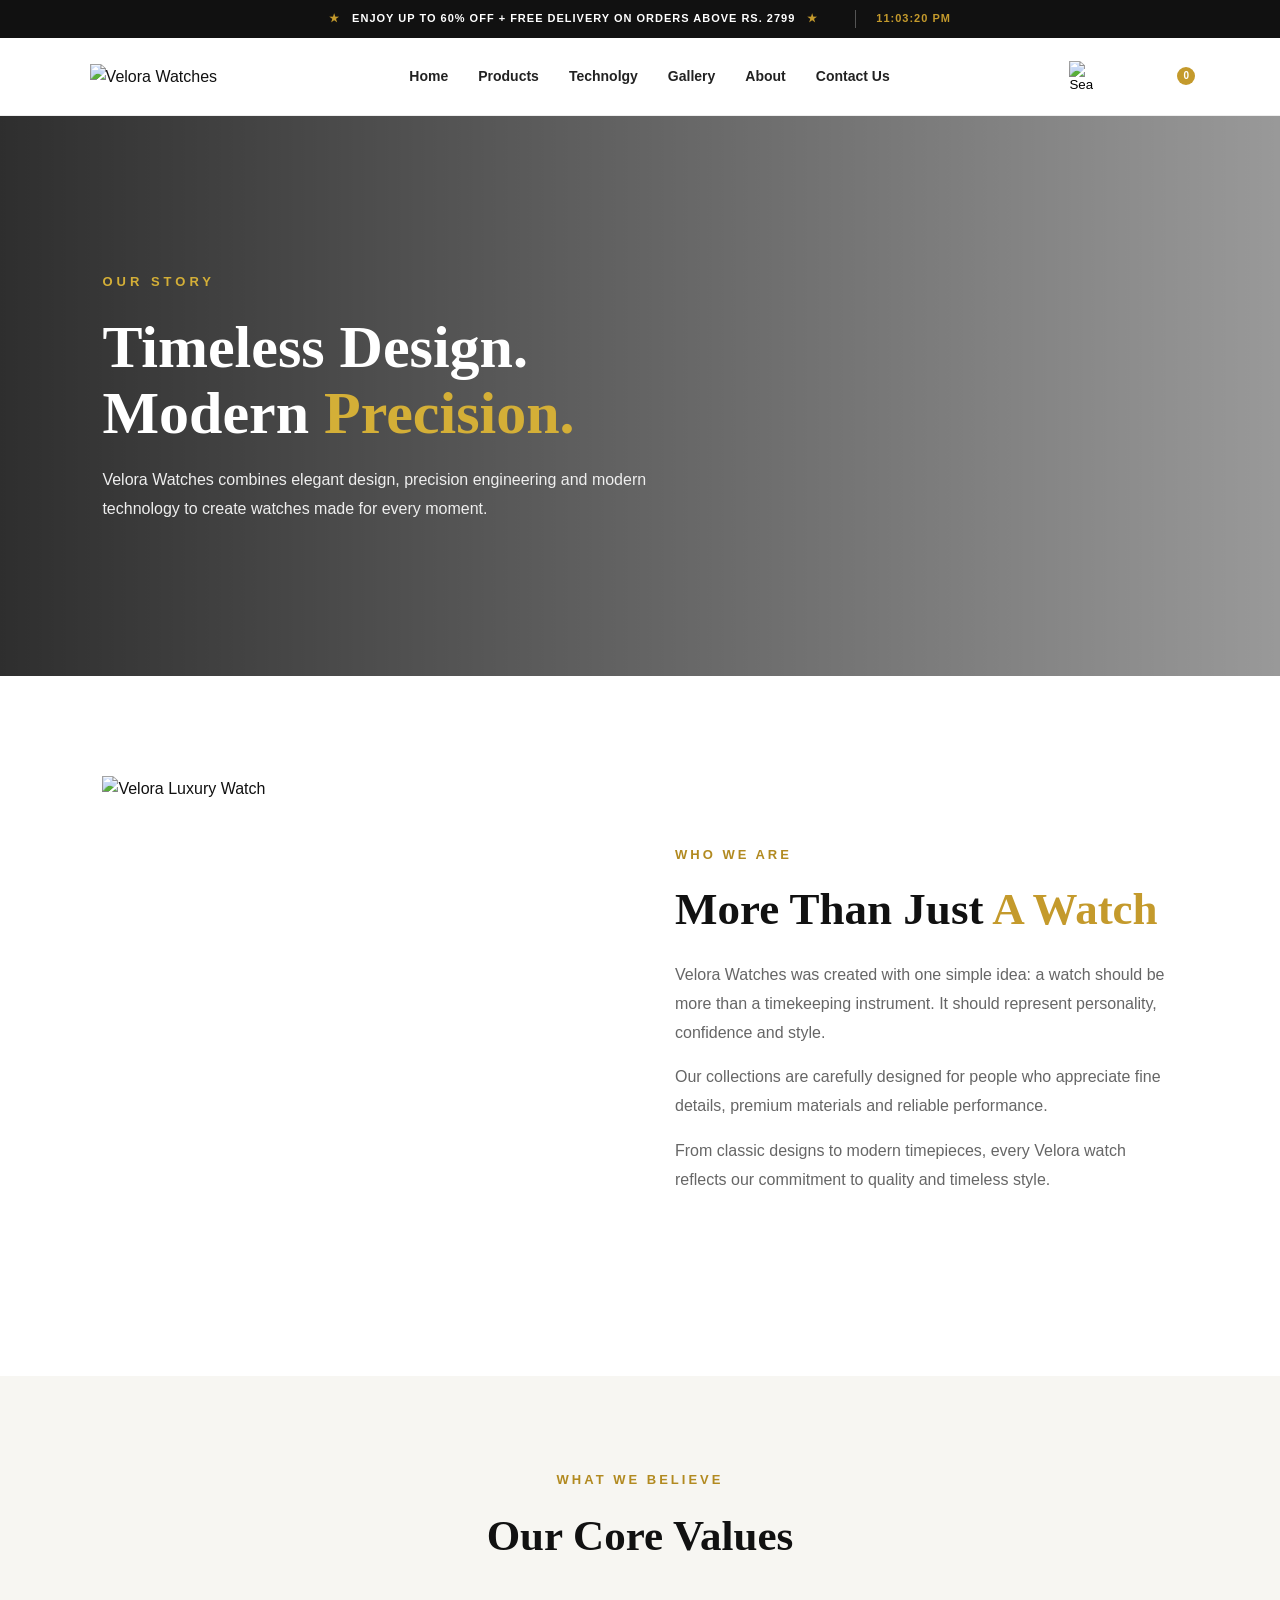
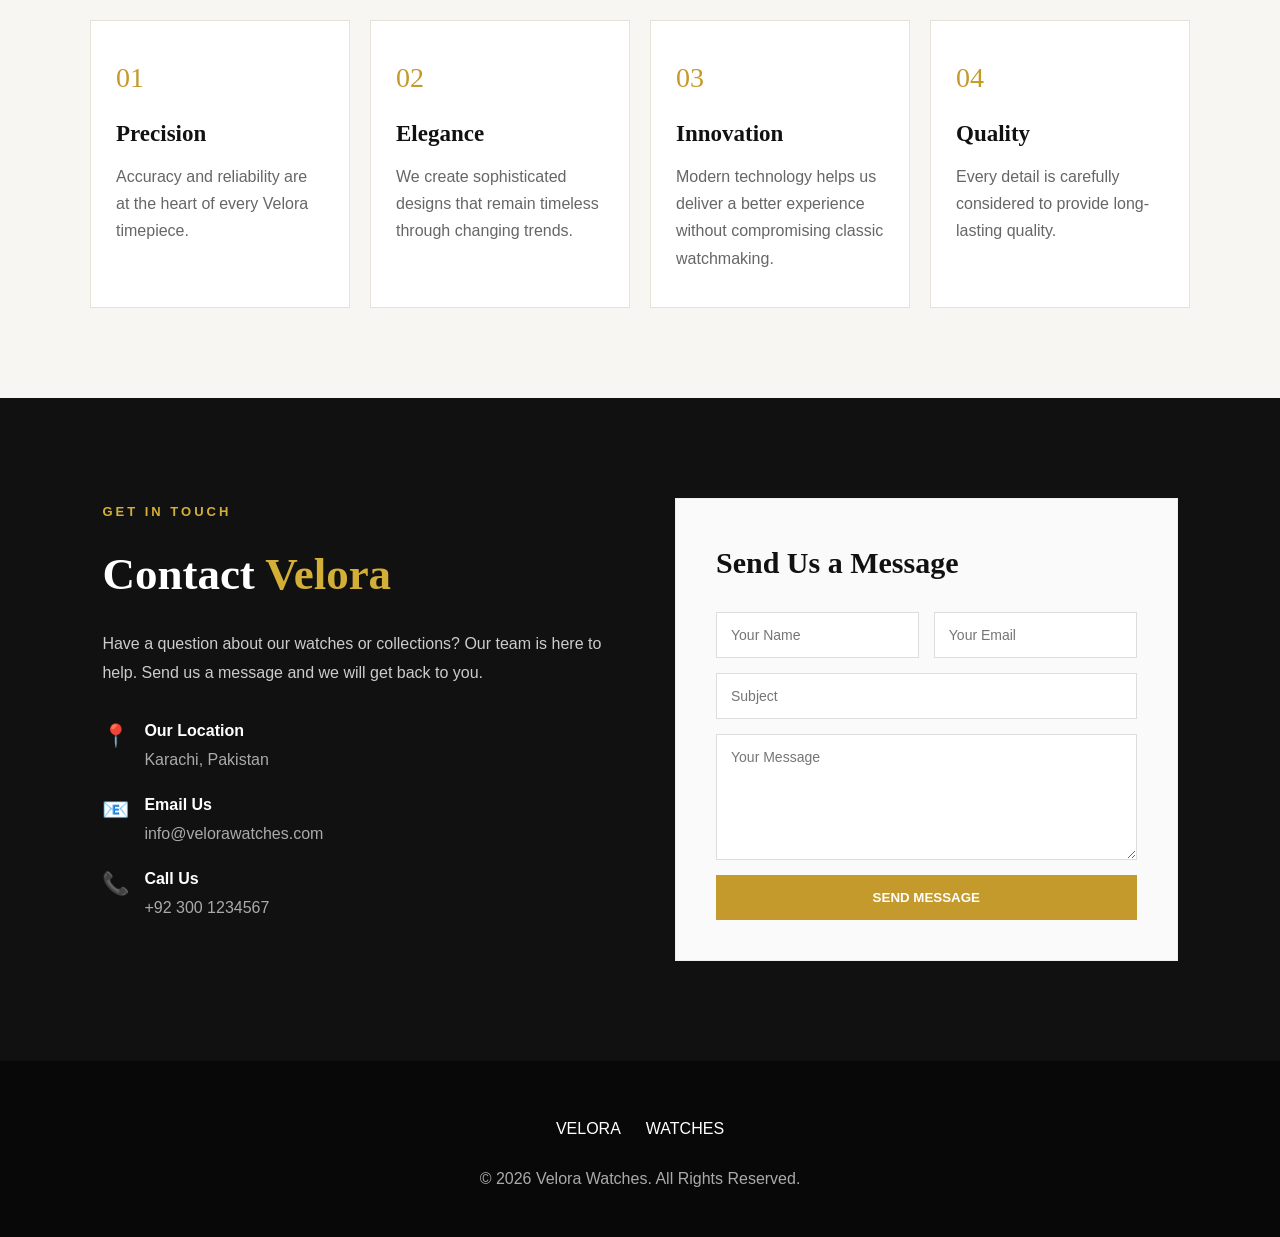
==== about.html @ 7394e98f "Ahmed & raheel Added images and videos" ====
<!DOCTYPE html>

<html lang="en">
<head>
    <meta charset="UTF-8">
    <meta name="viewport" content="width=device-width, initial-scale=1.0">
<title>About Us | Velora Watches</title>
<link rel="stylesheet" href="assets/css/js/bootstrap.min.css">
    <link rel="stylesheet" href="assets/css/style.css">

</head>

<body>

     <!-- TOP BAR -->
    <div class="top-bar">
        <div class="top-bar-content">
            <span>★</span>
            <span>ENJOY UP TO 60% OFF + FREE DELIVERY ON ORDERS ABOVE RS. 2799</span>
            <span>★</span>
            <span class="top-time" id="topTime">--:--:-- --</span>
        </div>
    </div>


<!-- Navbar -->

<header>

<nav class="navbar">

             <a href="#" class="logo">
                <img src="assets/images/logo.png.png" alt="Velora Watches">
            </a>
       <div class="nav-links" id="navLinks">
                <a href="index.html">Home</a>
                <a href="products.html">Products</a>
                <a href="technology.html">Technolgy</a>
                <a href="gallery.html">Gallery</a>
                <a href="about.html">About</a>
                <a href="contact.html">Contact Us</a> 
            </div>

          <div class="nav-icons">
                <button type="button" class="search-button" id="searchButton" aria-label="Search"><img src="assets/images/search (1).svg" width="24px" alt="Search"></button>
                <button> <img src="assets/images/heart.svg" width="24px" alt=""></button>

                <button class="cart-button" id="cartButton">
                    <img src="assets/images/cart.svg" width="24px" alt="">
                    <span id="cartCount">0</span>
                </button>

                <button class="menu-button" id="menuButton">☰</button>
            </div>


        </nav>

</header>


<!-- ================= ABOUT HERO ================= -->

<section class="about-hero">

    <div class="about-hero-content">

        <span>OUR STORY</span>

        <h1>
            Timeless Design.
            <br>
            Modern <strong>Precision.</strong>
        </h1>

        <p>
            Velora Watches combines elegant design, precision engineering
            and modern technology to create watches made for every moment.
        </p>

    </div>

</section>


<!-- ================= ABOUT INTRO ================= -->

<section class="about-intro">

    <div class="about-image">

        <img src="https://images.unsplash.com/photo-1524805444758-089113d48a6d?auto=format&fit=crop&w=1200&q=85"
             alt="Velora Luxury Watch">

    </div>

    <div class="about-text">

        <span class="section-label">WHO WE ARE</span>

        <h2>
            More Than Just
            <span>A Watch</span>
        </h2>

        <p>
            Velora Watches was created with one simple idea:
            a watch should be more than a timekeeping instrument.
            It should represent personality, confidence and style.
        </p>

        <p>
            Our collections are carefully designed for people who
            appreciate fine details, premium materials and reliable
            performance.
        </p>

        <p>
            From classic designs to modern timepieces, every Velora
            watch reflects our commitment to quality and timeless style.
        </p>

    </div>

</section>


<!-- ================= OUR VALUES ================= -->

<section class="values">

    <div class="section-heading">

        <span>WHAT WE BELIEVE</span>

        <h2>Our Core Values</h2>

    </div>


    <div class="values-grid">

        <div class="value-card">

            <div class="value-number">01</div>

            <h3>Precision</h3>

            <p>
                Accuracy and reliability are at the heart of every
                Velora timepiece.
            </p>

        </div>


        <div class="value-card">

            <div class="value-number">02</div>

            <h3>Elegance</h3>

            <p>
                We create sophisticated designs that remain timeless
                through changing trends.
            </p>

        </div>


        <div class="value-card">

            <div class="value-number">03</div>

            <h3>Innovation</h3>

            <p>
                Modern technology helps us deliver a better experience
                without compromising classic watchmaking.
            </p>

        </div>


        <div class="value-card">

            <div class="value-number">04</div>

            <h3>Quality</h3>

            <p>
                Every detail is carefully considered to provide
                long-lasting quality.
            </p>

        </div>

    </div>

</section>


<!-- CONTACT  -->

<section class="contact-section" id="contact">

    <div class="contact-container">


        <!-- CONTACT INFORMATION -->

        <div class="contact-info">

            <span class="contact-tag">
                GET IN TOUCH
            </span>

            <h2>
                Contact
                <span>Velora</span>
            </h2>

            <p>
                Have a question about our watches or collections?
                Our team is here to help. Send us a message and
                we will get back to you.
            </p>


            <div class="contact-details">


                <div class="contact-item">

                    <div class="contact-icon">
                        📍
                    </div>

                    <div>
                        <h4>Our Location</h4>
                        <p>Karachi, Pakistan</p>
                    </div>

                </div>


                <div class="contact-item">

                    <div class="contact-icon">
                        📧
                    </div>

                    <div>
                        <h4>Email Us</h4>
                        <p>info@velorawatches.com</p>
                    </div>

                </div>


                <div class="contact-item">

                    <div class="contact-icon">
                        📞
                    </div>

                    <div>
                        <h4>Call Us</h4>
                        <p>+92 300 1234567</p>
                    </div>

                </div>


            </div>

        </div>


        <!-- CONTACT FORM -->

        <div class="contact-form-box">

            <h3>Send Us a Message</h3>

            <form>

                <div class="input-row">

                    <input
                        type="text"
                        placeholder="Your Name"
                        required
                    >

                    <input
                        type="email"
                        placeholder="Your Email"
                        required
                    >

                </div>


                <input
                    type="text"
                    placeholder="Subject"
                    required
                >


                <textarea
                    rows="6"
                    placeholder="Your Message"
                    required
                ></textarea>


                <button type="submit">
                    SEND MESSAGE
                </button>

            </form>

        </div>


    </div>

</section>


<!-- ================= FOOTER ================= -->

<footer>

    <div class="footer-logo">
        VELORA
        <span>WATCHES</span>
    </div>

    <p>
        © 2026 Velora Watches. All Rights Reserved.
    </p>

</footer>




 <script>
          function updateTopTime() {
            const timeElement = document.getElementById("topTime");
            if (!timeElement) return;

            const now = new Date();
            let hours = now.getHours();
            const minutes = String(now.getMinutes()).padStart(2, "0");
            const seconds = String(now.getSeconds()).padStart(2, "0");
            const ampm = hours >= 12 ? "PM" : "AM";

            hours = hours % 12;
            if (hours === 0) hours = 12;
            hours = String(hours).padStart(2, "0");

            timeElement.textContent = `${hours}:${minutes}:${seconds} ${ampm}`;
        }

        updateTopTime();
        setInterval(updateTopTime, 1000);
    </script>

      <!-- SEARCH FUNCTION -->
    <script>
        document.addEventListener("DOMContentLoaded", function () {

            const searchButton = document.getElementById("searchButton");
            const searchOverlay = document.getElementById("searchOverlay");
            const searchClose = document.getElementById("searchClose");
            const searchInput = document.getElementById("searchInput");
            const searchSubmit = document.getElementById("searchSubmit");
            const searchResults = document.getElementById("searchResults");

            if (!searchButton || !searchOverlay) return;

            function openSearch() {
                searchOverlay.classList.add("active");
                searchInput.value = "";
                searchResults.innerHTML = "";
                setTimeout(function () {
                    searchInput.focus();
                }, 100);
            }

            function closeSearch() {
                searchOverlay.classList.remove("active");
            }

            function performSearch() {
                const value = searchInput.value.trim().toLowerCase();
                const products = document.querySelectorAll(".product-card");

                if (value === "") {
                    products.forEach(function (product) {
                        product.style.display = "";
                    });
                    searchResults.innerHTML = "Please enter a watch name.";
                    return;
                }

                let found = 0;

                products.forEach(function (product) {
                    const name = product.querySelector("h3");
                    const text = product.textContent.toLowerCase();

                    if (text.includes(value)) {
                        product.style.display = "";
                        found++;
                    } else {
                        product.style.display = "none";
                    }
                });

                if (found > 0) {
                    searchResults.innerHTML = "<strong>" + found + "</strong> watch found.";
                    setTimeout(function () {
                        closeSearch();
                        const firstMatch = document.querySelector(".product-card:not([style*='display: none'])");
                        if (firstMatch) {
                            firstMatch.scrollIntoView({
                                behavior: "smooth",
                                block: "center"
                            });
                        }
                    }, 600);
                } else {
                    searchResults.innerHTML = "No watch found for <strong>" +
                        searchInput.value +
                        "</strong>.";
                }
            }

            searchButton.addEventListener("click", openSearch);
            searchClose.addEventListener("click", closeSearch);
            searchSubmit.addEventListener("click", performSearch);

            searchInput.addEventListener("keydown", function (event) {
                if (event.key === "Enter") {
                    event.preventDefault();
                    performSearch();
                }

                if (event.key === "Escape") {
                    closeSearch();
                }
            });

            searchOverlay.addEventListener("click", function (event) {
                if (event.target === searchOverlay) {
                    closeSearch();
                }
            });

        });
    </script>
    
    <script src="assets/css/bootstrap.bundle.min.js"></script>
    <script src="assets/css/js/function.js"></script>


</body>
</html>
---- assets/css/style.css ----
/* =====================================================
   VELORA WATCHES - COMPLETE STYLE
===================================================== */

* {
    margin: 0;
    padding: 0;
    box-sizing: border-box;
}

html {
    scroll-behavior: smooth;
}

body {
    font-family: Arial, sans-serif;
    color: #111;
    background: #fff;
    line-height: 1.6;
}

a {
    text-decoration: none;
    color: inherit;
}

button {
    font-family: inherit;
    cursor: pointer;
}


/* =====================================================
   TOP PROMO BAR
===================================================== */
.top-bar {
    width: 100%;
    background: #111;
    color: #fff;
    overflow: hidden;
    position: relative;
    z-index: 1101;
}

.top-bar-content {
    min-height: 38px;
    display: flex;
    align-items: center;
    justify-content: center;
    gap: 12px;
    padding: 8px 20px;
    font-size: 11px;
    font-weight: bold;
    letter-spacing: 1px;
    text-transform: uppercase;
    white-space: nowrap;
}

.top-bar-content > span:first-child,
.top-bar-content > span:nth-child(3) {
    color: #c49a2c;
}

.top-time {
    margin-left: 25px;
    padding-left: 20px;
    border-left: 1px solid #555;
    color: #c49a2c;
    font-size: 11px;
    min-width: 90px;
    text-align: center;
}


/* =====================================================
   NAVBAR
===================================================== */

.navbar {
    width: 100%;
    min-height: 78px;
    padding: 0 7%;

    display: flex;
    align-items: center;
    justify-content: space-between;

    background: #fff;
    border-bottom: 1px solid #eee;

    position: sticky;
    top: 0;
    z-index: 1000;
}

.logo img {
    width: 145px;
    height: auto;
    display: block;
}

.nav-links {
    display: flex;
    align-items: center;
    gap: 30px;
}

.nav-links a {
    position: relative;

    color: #222;
    font-size: 14px;
    font-weight: 600;

    transition: 0.3s ease;
}

.nav-links a:hover,
.nav-links a.active {
    color: #c49a2c;
}

.nav-links a.active::after {
    content: "";

    position: absolute;
    left: 0;
    bottom: -8px;

    width: 100%;
    height: 2px;

    background: #c49a2c;
}

.nav-icons {
    display: flex;
    align-items: center;
    gap: 12px;
}

.nav-icons button {
    border: none;
    background: transparent;
    padding: 5px;
}

.nav-icons img {
    display: block;
}

.cart-button {
    position: relative;
}

#cartCount {
    position: absolute;

    top: -5px;
    right: -5px;

    width: 18px;
    height: 18px;

    display: flex;
    align-items: center;
    justify-content: center;

    border-radius: 50%;

    background: #c49a2c;
    color: #fff;

    font-size: 10px;
    font-weight: bold;
}

.menu-button {
    display: none;
    font-size: 24px;
}


/* =====================================================
   COMMON
===================================================== */

.subtitle {
    color: #c49a2c;

    font-size: 13px;
    font-weight: bold;

    letter-spacing: 4px;
    text-transform: uppercase;

    margin-bottom: 15px;
}

h2 span,
h1 span {
    color: #c49a2c;
}


/* =====================================================
   HOME HERO
===================================================== */

.hero {
    min-height: 700px;

    display: flex;
    align-items: center;

    padding: 80px 8%;

    color: #fff;

    background:
        linear-gradient(
            90deg,
            rgba(0, 0, 0, 0.82),
            rgba(0, 0, 0, 0.45),
            rgba(0, 0, 0, 0.10)
        ),
        url("https://images.unsplash.com/photo-1524805444758-089113d48a6d?auto=format&fit=crop&w=1800&q=85")
        center/cover no-repeat;
}

.hero-content {
    max-width: 680px;
}

.hero h1 {
    font-family: Georgia, serif;

    font-size: 68px;
    line-height: 1.08;

    margin-bottom: 25px;
}

.hero p:not(.subtitle) {
    max-width: 600px;

    color: #eee;

    font-size: 17px;
    line-height: 1.8;

    margin-bottom: 30px;
}

.hero-buttons {
    display: flex;
    gap: 15px;
}

.btn {
    display: inline-block;

    padding: 14px 28px;

    font-size: 14px;
    font-weight: bold;

    transition: 0.3s ease;
}

.gold-btn {
    background: #c49a2c;
    color: #fff;
}

.gold-btn:hover {
    background: #a77f19;
    transform: translateY(-2px);
}

.outline-btn {
    color: #fff;
    border: 1px solid #fff;
}

.outline-btn:hover {
    background: #fff;
    color: #111;
}


/* =====================================================
   HOME INTRO
===================================================== */

.intro {
    padding: 90px 8%;
    text-align: center;
}

.intro h2 {
    font-family: Georgia, serif;

    font-size: 45px;
    line-height: 1.2;

    margin-bottom: 20px;
}

.intro > p:last-child {
    max-width: 800px;
    margin: auto;

    color: #666;
    line-height: 1.8;
}


/* =====================================================
   HOME PRODUCTS
===================================================== */

.products {
    padding: 90px 7%;
    background: #f7f6f2;
}

.section-title {
    max-width: 1200px;
    margin: 0 auto 35px;

    display: flex;
    justify-content: space-between;
    align-items: end;

    gap: 30px;
}

.section-title h2 {
    font-family: Georgia, serif;
    font-size: 43px;
}

.section-title > p {
    max-width: 450px;
    color: #666;
}

.filters,
.product-filters {
    max-width: 1200px;
    margin: 0 auto 40px;

    display: flex;
    justify-content: center;
    flex-wrap: wrap;

    gap: 10px;
}

.filter {
    padding: 10px 18px;

    background: transparent;

    border: 1px solid #ccc;

    color: #333;

    font-size: 12px;
    font-weight: bold;

    transition: 0.3s;
}

.filter:hover,
.filter.active {
    background: #c49a2c;
    border-color: #c49a2c;
    color: #fff;
}

.product-grid {
    max-width: 1200px;
    margin: auto;

    display: grid;
    grid-template-columns: repeat(4, 1fr);

    gap: 22px;
}

.product-card {
    background: #fff;

    border: 1px solid #e9e9e9;

    overflow: hidden;

    transition: 0.3s ease;
}

.product-card:hover {
    transform: translateY(-7px);

    box-shadow:
        0 15px 35px rgba(0, 0, 0, 0.10);
}

.product-image {
    height: 310px;

    position: relative;
    overflow: hidden;

    background: #f2f2f2;
}

.product-image img {
    width: 100%;
    height: 100%;

    object-fit: cover;

    display: block;

    transition: 0.5s ease;
}

.product-card:hover .product-image img {
    transform: scale(1.07);
}

.badge {
    position: absolute;

    top: 15px;
    left: 15px;

    padding: 6px 10px;

    background: #c49a2c;
    color: #fff;

    font-size: 10px;
    font-weight: bold;
}

.heart {
    position: absolute;

    top: 12px;
    right: 12px;

    width: 35px;
    height: 35px;

    border: none;
    border-radius: 50%;

    background: #fff;

    font-size: 21px;
}

.product-info {
    padding: 22px;
}

.product-info small {
    color: #b28a20;

    font-size: 10px;
    font-weight: bold;

    letter-spacing: 2px;
}

.product-info h3 {
    font-family: Georgia, serif;

    font-size: 20px;

    margin: 6px 0;
}

.product-info p {
    color: #b28a20;
    font-weight: bold;

    margin-bottom: 15px;
}

.add-cart {
    width: 100%;

    padding: 12px;

    border: 1px solid #111;

    background: #111;
    color: #fff;

    font-size: 12px;
    font-weight: bold;

    transition: 0.3s;
}

.add-cart:hover {
    background: #c49a2c;
    border-color: #c49a2c;
}


/* =====================================================
   PRODUCTS PAGE HERO
===================================================== */

.products-hero {
    min-height: 500px;

    display: flex;
    align-items: center;

    padding: 80px 8%;

    color: #fff;

    background:
        linear-gradient(
            90deg,
            rgba(0, 0, 0, 0.80),
            rgba(0, 0, 0, 0.40)
        ),
        url("https://images.unsplash.com/photo-1523275335684-37898b6baf30?auto=format&fit=crop&w=1800&q=85")
        center/cover no-repeat;
}

.products-hero-content {
    max-width: 700px;
}

.products-hero h1 {
    font-family: Georgia, serif;

    font-size: 60px;
    line-height: 1.1;

    margin-bottom: 20px;
}

.products-hero p:last-child {
    max-width: 600px;

    color: #eee;
    line-height: 1.8;
}


/* =====================================================
   PRODUCTS PAGE
===================================================== */

.products-page {
    padding: 90px 7%;
    background: #f7f6f2;
}

.products-heading {
    max-width: 1200px;
    margin: 0 auto 35px;

    display: flex;
    justify-content: space-between;
    align-items: end;

    gap: 30px;
}

.products-heading h2 {
    font-family: Georgia, serif;
    font-size: 43px;
}

.products-heading > p {
    max-width: 430px;
    color: #666;
}


/* =====================================================
   TECHNOLOGY
===================================================== */

.technology-hero {
    min-height: 560px;

    display: flex;
    align-items: center;

    padding: 80px 8%;

    color: #fff;

    background:
        linear-gradient(
            90deg,
            rgba(0, 0, 0, 0.82),
            rgba(0, 0, 0, 0.40)
        ),
        url("https://images.unsplash.com/photo-1523275335684-37898b6baf30?auto=format&fit=crop&w=1800&q=85")
        center/cover no-repeat;
}

.technology-hero-content {
    max-width: 700px;
}

.technology-hero h1 {
    font-family: Georgia, serif;

    font-size: 60px;
    line-height: 1.1;

    margin-bottom: 20px;
}

.technology-hero p:last-child {
    color: #eee;
    max-width: 600px;
}


/* TECHNOLOGY INTRO */

.technology-intro {
    padding: 100px 8%;

    display: grid;
    grid-template-columns: 1fr 1fr;

    gap: 70px;

    align-items: center;
}

.technology-intro-text h2 {
    font-family: Georgia, serif;

    font-size: 45px;
    line-height: 1.2;

    margin-bottom: 20px;
}

.technology-intro-text p:not(.subtitle) {
    color: #666;

    line-height: 1.8;

    margin-bottom: 15px;
}

.technology-intro-image {
    width: 100%;
    overflow: hidden;
}

.technology-intro-image img {
    width: 100%;
    height: 500px;
    object-fit: cover;
    object-position: center;
    display: block;
}


/* TECHNOLOGY FEATURES */

.technology-features {
    padding: 90px 7%;

    background: #f7f6f2;
}

.technology-heading {
    max-width: 1200px;
    margin: 0 auto 45px;

    text-align: center;
}

.technology-heading h2 {
    font-family: Georgia, serif;
    font-size: 43px;
}

.technology-grid {
    max-width: 1200px;
    margin: auto;

    display: grid;
    grid-template-columns: repeat(3, 1fr);

    gap: 22px;
}

.technology-card {
    background: #fff;

    padding: 35px 30px;

    border: 1px solid #e4e1d8;

    transition: 0.3s ease;
}

.technology-card:hover {
    transform: translateY(-7px);

    box-shadow:
        0 15px 35px rgba(0, 0, 0, 0.08);
}

.technology-number {
    color: #c49a2c;

    font-family: Georgia, serif;

    font-size: 30px;

    margin-bottom: 15px;
}

.technology-card h3 {
    font-family: Georgia, serif;

    font-size: 20px;

    margin-bottom: 12px;
}

.technology-card p {
    color: #666;
    line-height: 1.8;
}


/* TECHNOLOGY PERFORMANCE */

.technology-performance {
    min-height: 500px;

    padding: 100px 8%;

    display: flex;
    align-items: center;

    color: #fff;

    background:
        linear-gradient(
            rgba(0, 0, 0, 0.75),
            rgba(0, 0, 0, 0.75)
        ),
        url("https://images.unsplash.com/photo-1508057198894-247b23fe5ade?auto=format&fit=crop&w=1800&q=85")
        center/cover no-repeat;
}

.performance-content {
    max-width: 650px;
}

.performance-content h2 {
    font-family: Georgia, serif;

    font-size: 45px;
    line-height: 1.2;

    margin-bottom: 20px;
}

.performance-content p:not(.subtitle) {
    color: #ddd;
    line-height: 1.8;
    margin-bottom: 25px;
}

.technology-btn {
    display: inline-block;

    padding: 14px 25px;

    background: #c49a2c;
    color: #fff;

    font-size: 13px;
    font-weight: bold;
}


/* =====================================================
   ABOUT PAGE
===================================================== */


.navbar {
    width: 100%;
    min-height: 78px;
    padding: 0 7%;

    display: flex;
    align-items: center;
    justify-content: space-between;

    background: #fff;
    border-bottom: 1px solid #eee;

    position: sticky;
    top: 0;
    z-index: 1000;
}

.logo img {
    width: 145px;
    height: auto;
    display: block;
}

.nav-links {
    display: flex;
    align-items: center;
    gap: 30px;
}

.nav-links a {
    position: relative;

    color: #222;
    font-size: 14px;
    font-weight: 600;

    transition: 0.3s ease;
}

.nav-links a:hover,
.nav-links a.active {
    color: #c49a2c;
}

.nav-links a.active::after {
    content: "";

    position: absolute;
    left: 0;
    bottom: -8px;

    width: 100%;
    height: 2px;

    background: #c49a2c;
}

.nav-icons {
    display: flex;
    align-items: center;
    gap: 12px;
}

.nav-icons button {
    border: none;
    background: transparent;
    padding: 5px;
}

.nav-icons img {
    display: block;
}

.cart-button {
    position: relative;
}

#cartCount {
    position: absolute;

    top: -5px;
    right: -5px;

    width: 18px;
    height: 18px;

    display: flex;
    align-items: center;
    justify-content: center;

    border-radius: 50%;

    background: #c49a2c;
    color: #fff;

    font-size: 10px;
    font-weight: bold;
}

.menu-button {
    display: none;
    font-size: 24px;
}
.about-hero {
    min-height: 560px;

    display: flex;
    align-items: center;

    padding: 80px 8%;

    color: #fff;

    background:
        linear-gradient(
            90deg,
            rgba(0, 0, 0, 0.82),
            rgba(0, 0, 0, 0.40)
        ),
        url("https://images.unsplash.com/photo-1523170335258-f5ed11844a49?auto=format&fit=crop&w=1800&q=85")
        center/cover no-repeat;
}

.about-hero-content {
    max-width: 700px;
}

.about-hero-content > span {
    color: #d4af37;

    font-size: 13px;
    font-weight: bold;

    letter-spacing: 4px;
}

.about-hero h1 {
    font-family: Georgia, serif;

    font-size: 60px;
    line-height: 1.1;

    margin: 20px 0;
}

.about-hero h1 strong {
    color: #d4af37;
}

.about-hero p {
    max-width: 600px;

    color: #eee;
    line-height: 1.8;
}


/* ABOUT INTRO */

.about-intro {
    padding: 100px 8%;

    display: grid;
    grid-template-columns: 1fr 1fr;

    gap: 70px;

    align-items: center;
}

.about-image img {
    width: 100%;
    height: 500px;

    object-fit: cover;

    display: block;
}

.about-text h2 {
    font-family: Georgia, serif;

    font-size: 45px;
    line-height: 1.2;

    margin: 15px 0 25px;
}

.about-text h2 span {
    color: #c49a2c;
}

.section-label {
    color: #b28a20;

    font-size: 13px;
    font-weight: bold;

    letter-spacing: 3px;
}

.about-text p {
    color: #666;
    line-height: 1.8;

    margin-bottom: 16px;
}


/* ABOUT VALUES */

.values {
    padding: 90px 7%;
    background: #f7f6f2;
}

.values .section-heading {
    text-align: center;
    margin-bottom: 50px;
}

.values .section-heading > span {
    color: #b28a20;

    font-size: 13px;
    font-weight: bold;

    letter-spacing: 3px;
}

.values .section-heading h2 {
    font-family: Georgia, serif;

    font-size: 43px;

    margin-top: 10px;
}

.values-grid {
    max-width: 1100px;
    margin: auto;

    display: grid;
    grid-template-columns: repeat(4, 1fr);

    gap: 20px;
}

.value-card {
    padding: 35px 25px;

    background: #fff;

    border: 1px solid #e5e2d9;

    transition: 0.3s ease;
}

.value-card:hover {
    transform: translateY(-7px);

    box-shadow:
        0 15px 35px rgba(0, 0, 0, 0.08);
}

.value-number {
    color: #c49a2c;

    font-family: Georgia, serif;

    font-size: 28px;

    margin-bottom: 15px;
}

.value-card h3 {
    font-family: Georgia, serif;

    font-size: 23px;

    margin-bottom: 10px;
}

.value-card p {
    color: #666;
    line-height: 1.7;
}


/* =====================================================
   CONTACT
===================================================== */

.contact-section {
    padding: 100px 8%;

    background: #111;

    color: #fff;
}

.contact-container {
    max-width: 1200px;
    margin: auto;

    display: grid;
    grid-template-columns: 1fr 1fr;

    gap: 70px;
}

.contact-tag {
    color: #d4af37;

    font-size: 13px;
    font-weight: bold;

    letter-spacing: 3px;
}

.contact-info h2 {
    font-family: Georgia, serif;

    font-size: 45px;

    margin: 15px 0 20px;
}

.contact-info h2 span {
    color: #d4af37;
}

.contact-info > p {
    color: #ccc;

    line-height: 1.8;

    margin-bottom: 30px;
}

.contact-details {
    display: flex;
    flex-direction: column;
    gap: 20px;
}

.contact-item {
    display: flex;
    gap: 15px;
}

.contact-icon {
    font-size: 22px;
}

.contact-item h4 {
    margin-bottom: 3px;
}

.contact-item p {
    color: #aaa;
}


/* CONTACT FORM */

.contact-form-box {
    background: #fff;

    padding: 40px;

    color: #111;
}

.contact-form-box h3 {
    font-family: Georgia, serif;

    font-size: 30px;

    margin-bottom: 25px;
}

.contact-form-box form {
    display: flex;
    flex-direction: column;

    gap: 15px;
}

.input-row {
    display: grid;
    grid-template-columns: 1fr 1fr;

    gap: 15px;
}

.contact-form-box input,
.contact-form-box textarea {
    width: 100%;

    padding: 14px;

    border: 1px solid #ddd;

    outline: none;

    font-family: Arial, sans-serif;

    font-size: 14px;
}

.contact-form-box input:focus,
.contact-form-box textarea:focus {
    border-color: #c49a2c;
}

.contact-form-box button {
    padding: 15px;

    border: none;

    background: #c49a2c;
    color: #fff;

    font-weight: bold;

    transition: 0.3s;
}

.contact-form-box button:hover {
    background: #a67f19;
}


/* =====================================================
   GALLERY
===================================================== */

.gallery-hero {
    min-height: 520px;

    display: flex;
    align-items: center;

    padding: 80px 8%;

    color: #fff;

    background:
        linear-gradient(
            90deg,
            rgba(0, 0, 0, 0.80),
            rgba(0, 0, 0, 0.35)
        ),
        url("https://images.unsplash.com/photo-1524805444758-089113d48a6d?auto=format&fit=crop&w=1800&q=85")
        center/cover no-repeat;
}

.gallery-hero-content {
    max-width: 700px;
}

.gallery-hero h1 {
    font-family: Georgia, serif;

    font-size: 62px;
    line-height: 1.1;

    margin: 15px 0 20px;
}

.gallery-hero p:last-child {
    max-width: 600px;

    color: #eee;

    line-height: 1.8;
}


/* GALLERY SECTION */

.gallery-section {
    padding: 90px 6%;

    background: #f7f6f2;
}

.gallery-heading {
    max-width: 700px;

    margin: 0 auto 55px;

    text-align: center;
}

.gallery-heading h2 {
    font-family: Georgia, serif;

    font-size: 45px;

    margin: 10px 0 18px;
}

.gallery-heading > p:last-child {
    color: #666;
}


/* GALLERY GRID */

.gallery-grid {
    max-width: 1250px;
    margin: auto;

    display: grid;

    grid-template-columns: repeat(3, 1fr);

    grid-auto-rows: 300px;

    gap: 18px;
}

.gallery-item {
    position: relative;

    overflow: hidden;

    background: #ddd;
}

.gallery-item img {
    width: 100%;
    height: 100%;

    object-fit: cover;

    display: block;

    transition: 0.6s ease;
}

.gallery-item:hover img {
    transform: scale(1.08);
}

.gallery-large {
    grid-row: span 2;
}

.gallery-wide {
    grid-column: span 2;
}

.gallery-overlay {
    position: absolute;

    inset: 0;

    display: flex;
    align-items: flex-end;

    padding: 25px;

    background:
        linear-gradient(
            to top,
            rgba(0, 0, 0, 0.80),
            transparent
        );

    opacity: 0;

    transition: 0.4s ease;
}

.gallery-item:hover .gallery-overlay {
    opacity: 1;
}

.gallery-overlay span {
    color: #d4af37;

    font-size: 13px;
    font-weight: bold;

    letter-spacing: 2px;
}


/* GALLERY CTA */

.gallery-cta {
    padding: 100px 8%;

    text-align: center;

    color: #fff;

    background: #111;
}

.gallery-cta h2 {
    font-family: Georgia, serif;

    font-size: 45px;

    margin: 15px 0 30px;
}

.gallery-cta h2 span {
    color: #d4af37;
}

.about-btn {
    display: inline-block;

    padding: 14px 28px;

    background: #c49a2c;

    color: #fff;

    font-size: 13px;
    font-weight: bold;
}


/* =====================================================
   FOOTER
===================================================== */

footer {
    padding: 55px 7% 25px;

    background: #080808;

    color: #fff;

    text-align: center;
}

footer img {
    width: 140px;

    margin-bottom: 15px;
}

footer p {
    color: #aaa;

    margin-bottom: 20px;
}

footer div {
    display: flex;
    justify-content: center;
    flex-wrap: wrap;

    gap: 25px;

    margin-bottom: 25px;
}

footer a {
    color: #aaa;

    font-size: 14px;

    transition: 0.3s;
}

footer a:hover {
    color: #d4af37;
}

footer small {
    color: #666;
}


/* =====================================================
   CART
===================================================== */

.cart-overlay {
    position: fixed;

    inset: 0;

    background: rgba(0, 0, 0, 0.55);

    z-index: 2000;

    opacity: 0;
    visibility: hidden;

    transition: 0.3s;
}

.cart-overlay.active {
    opacity: 1;
    visibility: visible;
}

.cart {
    position: fixed;

    top: 0;
    right: 0;

    width: 400px;
    max-width: 90%;

    height: 100vh;

    padding: 30px;

    background: #fff;

    z-index: 2100;

    transform: translateX(100%);

    transition: 0.4s ease;
}

.cart-overlay.active + .cart,
.cart.active {
    transform: translateX(0);
}

.cart-header {
    display: flex;
    justify-content: space-between;
    align-items: center;

    padding-bottom: 20px;

    border-bottom: 1px solid #ddd;
}

.cart-header h2 {
    font-family: Georgia, serif;
}

.cart-header button {
    border: none;
    background: transparent;

    font-size: 22px;
}

.cart-items {
    padding: 25px 0;
}

.empty-cart {
    text-align: center;
    color: #777;

    padding: 50px 0;
}

.empty-cart div {
    font-size: 40px;
    margin-bottom: 10px;
}

.cart-footer {
    border-top: 1px solid #ddd;

    padding-top: 20px;
}

.cart-total {
    display: flex;
    justify-content: space-between;

    margin-bottom: 20px;

    font-weight: bold;
}

#checkout {
    width: 100%;

    padding: 15px;

    border: none;

    background: #111;
    color: #fff;

    font-weight: bold;
}


/* =====================================================
   RESPONSIVE
===================================================== */

@media (max-width: 1100px) {

    .navbar {
        padding: 0 5%;
    }

    .nav-links {
        gap: 20px;
    }

    .product-grid {
        grid-template-columns: repeat(3, 1fr);
    }

    .values-grid {
        grid-template-columns: repeat(2, 1fr);
    }

    .technology-grid {
        grid-template-columns: repeat(2, 1fr);
    }
}


@media (max-width: 850px) {

    .nav-links {
        display: none;
        position: absolute;
        top: 100%;
        left: 0;
        width: 100%;
        background: #fff;
        flex-direction: column;
        align-items: center;
        gap: 0;
        padding: 15px 0;
        border-top: 1px solid #eee;
        box-shadow: 0 10px 25px rgba(0, 0, 0, 0.08);
        z-index: 999;
    }

    .nav-links.active {
        display: flex;
    }

    .nav-links a {
        width: 100%;
        text-align: center;
        padding: 13px 20px;
        font-size: 14px;
    }

    .nav-links a:hover,
    .nav-links a.active {
        background: #f7f6f2;
        color: #c49a2c;
    }

    .nav-links a.active::after {
        display: none;
    }

    .menu-button {
        display: block;
        border: none;
        background: transparent;
        font-size: 25px;
        line-height: 1;
        color: #111;
        padding: 5px;
    }

    .hero h1,
    .products-hero h1,
    .technology-hero h1,
    .about-hero h1,
    .gallery-hero h1 {
        font-size: 48px;
    }

    .product-grid {
        grid-template-columns: repeat(2, 1fr);
    }

    .section-title,
    .products-heading {
        flex-direction: column;
        align-items: flex-start;
    }

    .technology-intro,
    .about-intro,
    .contact-container {
        grid-template-columns: 1fr;
    }

    .technology-intro-image img,
    .about-image img {
        height: 430px;
    }

    .gallery-grid {
        grid-template-columns: repeat(2, 1fr);
    }

    .gallery-large {
        grid-row: span 1;
    }

    .gallery-wide {
        grid-column: span 1;
    }
}


@media (max-width: 600px) {

    .top-bar-content {
        min-height: 34px;
        gap: 7px;
        font-size: 8px;
        letter-spacing: 0.5px;
        padding: 8px 10px;
    }

    .top-time {
        margin-left: 8px;
        padding-left: 8px;
        font-size: 8px;
        min-width: 68px;
    }

    .navbar {
        min-height: 68px;
    }

    .logo img {
        width: 120px;
    }

    .hero,
    .products-hero,
    .technology-hero,
    .about-hero,
    .gallery-hero {
        min-height: 500px;

        padding: 60px 6%;
    }

    .hero h1,
    .products-hero h1,
    .technology-hero h1,
    .about-hero h1,
    .gallery-hero h1 {
        font-size: 36px;
    }

    .hero-buttons {
        flex-direction: column;
        align-items: flex-start;
    }

    .intro,
    .products,
    .products-page,
    .technology-intro,
    .technology-features,
    .about-intro,
    .values,
    .contact-section,
    .gallery-section,
    .gallery-cta {
        padding: 65px 6%;
    }

    .intro h2,
    .technology-intro-text h2,
    .technology-heading h2,
    .about-text h2,
    .values .section-heading h2,
    .contact-info h2,
    .gallery-heading h2,
    .gallery-cta h2 {
        font-size: 34px;
    }

    .product-grid {
        grid-template-columns: 1fr;
    }

    .technology-grid {
        grid-template-columns: 1fr;
    }

    .values-grid {
        grid-template-columns: 1fr;
    }

    .gallery-grid {
        grid-template-columns: 1fr;
        grid-auto-rows: 300px;
    }

    .gallery-large,
    .gallery-wide {
        grid-column: span 1;
        grid-row: span 1;
    }

    .input-row {
        grid-template-columns: 1fr;
    }

    .contact-form-box {
        padding: 25px 20px;
    }

    .cart {
        width: 100%;
        max-width: 100%;
    }
}


@media (max-width: 400px) {

    .hero h1,
    .products-hero h1,
    .technology-hero h1,
    .about-hero h1,
    .gallery-hero h1 {
        font-size: 31px;
    }

    .product-image {
        height: 280px;
    }
}

/* =====================================================
   SEARCH OVERLAY
===================================================== */

.search-overlay {
    position: fixed;
    inset: 0;
    width: 100%;
    height: 100%;
    display: none;
    align-items: flex-start;
    justify-content: center;
    padding-top: 120px;
    background: rgba(0, 0, 0, 0.70);
    z-index: 99999;
}

.search-overlay.active {
    display: flex;
}

.search-box {
    position: relative;
    width: 90%;
    max-width: 650px;
    padding: 40px;
    background: #fff;
    box-shadow: 0 20px 60px rgba(0, 0, 0, 0.30);
}

.search-box h2 {
    margin: 0 0 25px;
    text-align: center;
    font-family: Georgia, serif;
    font-size: 30px;
}

.search-box h2 span {
    color: #c49a2c;
}

.search-close {
    position: absolute;
    top: 10px;
    right: 15px;
    border: none;
    background: transparent;
    color: #111;
    font-size: 32px;
    line-height: 1;
    cursor: pointer;
}

.search-input-wrapper {
    display: flex;
    width: 100%;
}

.search-input-wrapper input {
    flex: 1;
    min-width: 0;
    padding: 15px;
    border: 1px solid #ddd;
    outline: none;
    font-size: 15px;
    color: #111;
}

.search-input-wrapper input:focus {
    border-color: #c49a2c;
}

.search-input-wrapper button {
    padding: 0 25px;
    border: none;
    background: #111;
    color: #fff;
    font-size: 12px;
    font-weight: bold;
    cursor: pointer;
}

.search-input-wrapper button:hover {
    background: #c49a2c;
}

.search-results {
    min-height: 22px;
    margin-top: 18px;
    text-align: center;
    color: #555;
    font-size: 14px;
}

.search-results strong {
    color: #c49a2c;
}

@media (max-width: 600px) {
    .search-overlay {
        padding-top: 80px;
    }

    .search-box {
        width: 94%;
        padding: 32px 20px 25px;
    }

    .search-box h2 {
        font-size: 24px;
    }

    .search-input-wrapper {
        flex-direction: column;
        gap: 10px;
    }

    .search-input-wrapper button {
        min-height: 45px;
    }
}
  /* CONTACT PAGE */
  .top-bar {
    width: 100%;
    background: #111;
    color: #fff;
    overflow: hidden;
    position: relative;
    z-index: 1101;
}

.top-bar-content {
    min-height: 38px;
    display: flex;
    align-items: center;
    justify-content: center;
    gap: 12px;
    padding: 8px 20px;
    font-size: 11px;
    font-weight: bold;
    letter-spacing: 1px;
    text-transform: uppercase;
    white-space: nowrap;
}

.top-bar-content > span:first-child,
.top-bar-content > span:nth-child(3) {
    color: #c49a2c;
}

.top-time {
    margin-left: 25px;
    padding-left: 20px;
    border-left: 1px solid #555;
    color: #c49a2c;
    font-size: 11px;
    min-width: 90px;
    text-align: center;
}

/* TOP BAR */

.contact-hero {
    min-height: 420px;
    display: flex;
    align-items: center;
    justify-content: center;
    text-align: center;
    padding: 80px 8%;
    color: #fff;

    background:
        linear-gradient(
            rgba(0, 0, 0, 0.55),
            rgba(0, 0, 0, 0.55)
        ),
        url("https://images.unsplash.com/photo-1524805444758-089113d48a6d?auto=format&fit=crop&w=1800&q=85");

    background-size: cover;
    background-position: center;
}

.contact-hero-content h1 {
    font-size: 52px;
    margin-bottom: 12px;
    letter-spacing: 1px;
}

.contact-hero-content p {
    font-size: 17px;
    opacity: 0.9;
}



   /* CONTACT MAIN */

.contact-page {
    padding: 80px 7%;
    background: #fff;
}

.contact-main {
    max-width: 1200px;
    margin: auto;

    display: grid;
    grid-template-columns: 1fr 1fr;
    gap: 60px;
}


/* =====================================================
   CONTACT INFO
===================================================== */

.contact-info-box h2 {
    font-size: 34px;
    margin-bottom: 18px;
    color: #111;
}

.contact-info-box > p {
    color: #666;
    line-height: 1.8;
    margin-bottom: 35px;
}

.contact-detail {
    display: flex;
    align-items: flex-start;
    gap: 18px;
    margin-bottom: 25px;
}

.contact-detail-icon {
    width: 45px;
    height: 45px;

    display: flex;
    align-items: center;
    justify-content: center;

    background: #f7f2e7;
    color: #c49a2c;
    font-size: 20px;
    border-radius: 50%;
    flex-shrink: 0;
}

.contact-detail h4 {
    margin-bottom: 4px;
    font-size: 16px;
    color: #111;
}

.contact-detail p {
    margin: 0;
    color: #666;
    line-height: 1.6;
}


/* =====================================================
   CONTACT FORM
===================================================== */

.contact-form-box {
    background: #fafafa;
    padding: 40px;
    border: 1px solid #eee;
}

.contact-form-box h2 {
    font-size: 30px;
    margin-bottom: 25px;
    color: #111;
}

.contact-form {
    display: flex;
    flex-direction: column;
    gap: 18px;
}

.contact-form input,
.contact-form textarea {
    width: 100%;
    padding: 14px 16px;

    border: 1px solid #ddd;
    outline: none;

    font-family: Arial, sans-serif;
    font-size: 14px;

    background: #fff;
    transition: 0.3s ease;
}

.contact-form input {
    height: 50px;
}

.contact-form textarea {
    min-height: 150px;
    resize: vertical;
}

.contact-form input:focus,
.contact-form textarea:focus {
    border-color: #c49a2c;
}

.contact-submit {
    width: fit-content;
    padding: 14px 30px;

    border: none;
    background: #111;
    color: #fff;

    font-size: 14px;
    font-weight: 600;
    cursor: pointer;

    transition: 0.3s ease;
}

.contact-submit:hover {
    background: #c49a2c;
}


/* =====================================================
   LOCATION / MAP
===================================================== */

.contact-location {
    max-width: 1200px;
    margin: 70px auto 0;
}

.location-heading {
    text-align: center;
    margin-bottom: 30px;
}

.location-heading h2 {
    font-size: 34px;
    color: #111;
    margin-bottom: 10px;
}

.location-heading p {
    color: #666;
}

.location-map {
    width: 100%;
    height: 420px;
    overflow: hidden;
    border: 1px solid #eee;
}

.location-map iframe {
    width: 100%;
    height: 100%;
    border: 0;
}


/* =====================================================
   CONTACT RESPONSIVE
===================================================== */

@media (max-width: 850px) {

    .contact-hero {
        min-height: 350px;
        padding: 60px 6%;
    }

    .contact-hero-content h1 {
        font-size: 40px;
    }

    .contact-main {
        grid-template-columns: 1fr;
        gap: 45px;
    }

    .contact-page {
        padding: 60px 6%;
    }

    .contact-form-box {
        padding: 30px;
    }

    .location-map {
        height: 350px;
    }
}


@media (max-width: 500px) {

    .contact-hero-content h1 {
        font-size: 32px;
    }

    .contact-hero-content p {
        font-size: 15px;
    }

    .contact-info-box h2 {
        font-size: 28px;
    }

    .contact-form-box h2 {
        font-size: 25px;
    }

    .location-heading h2 {
        font-size: 28px;
    }

    .location-map {
        height: 280px;
    }
}
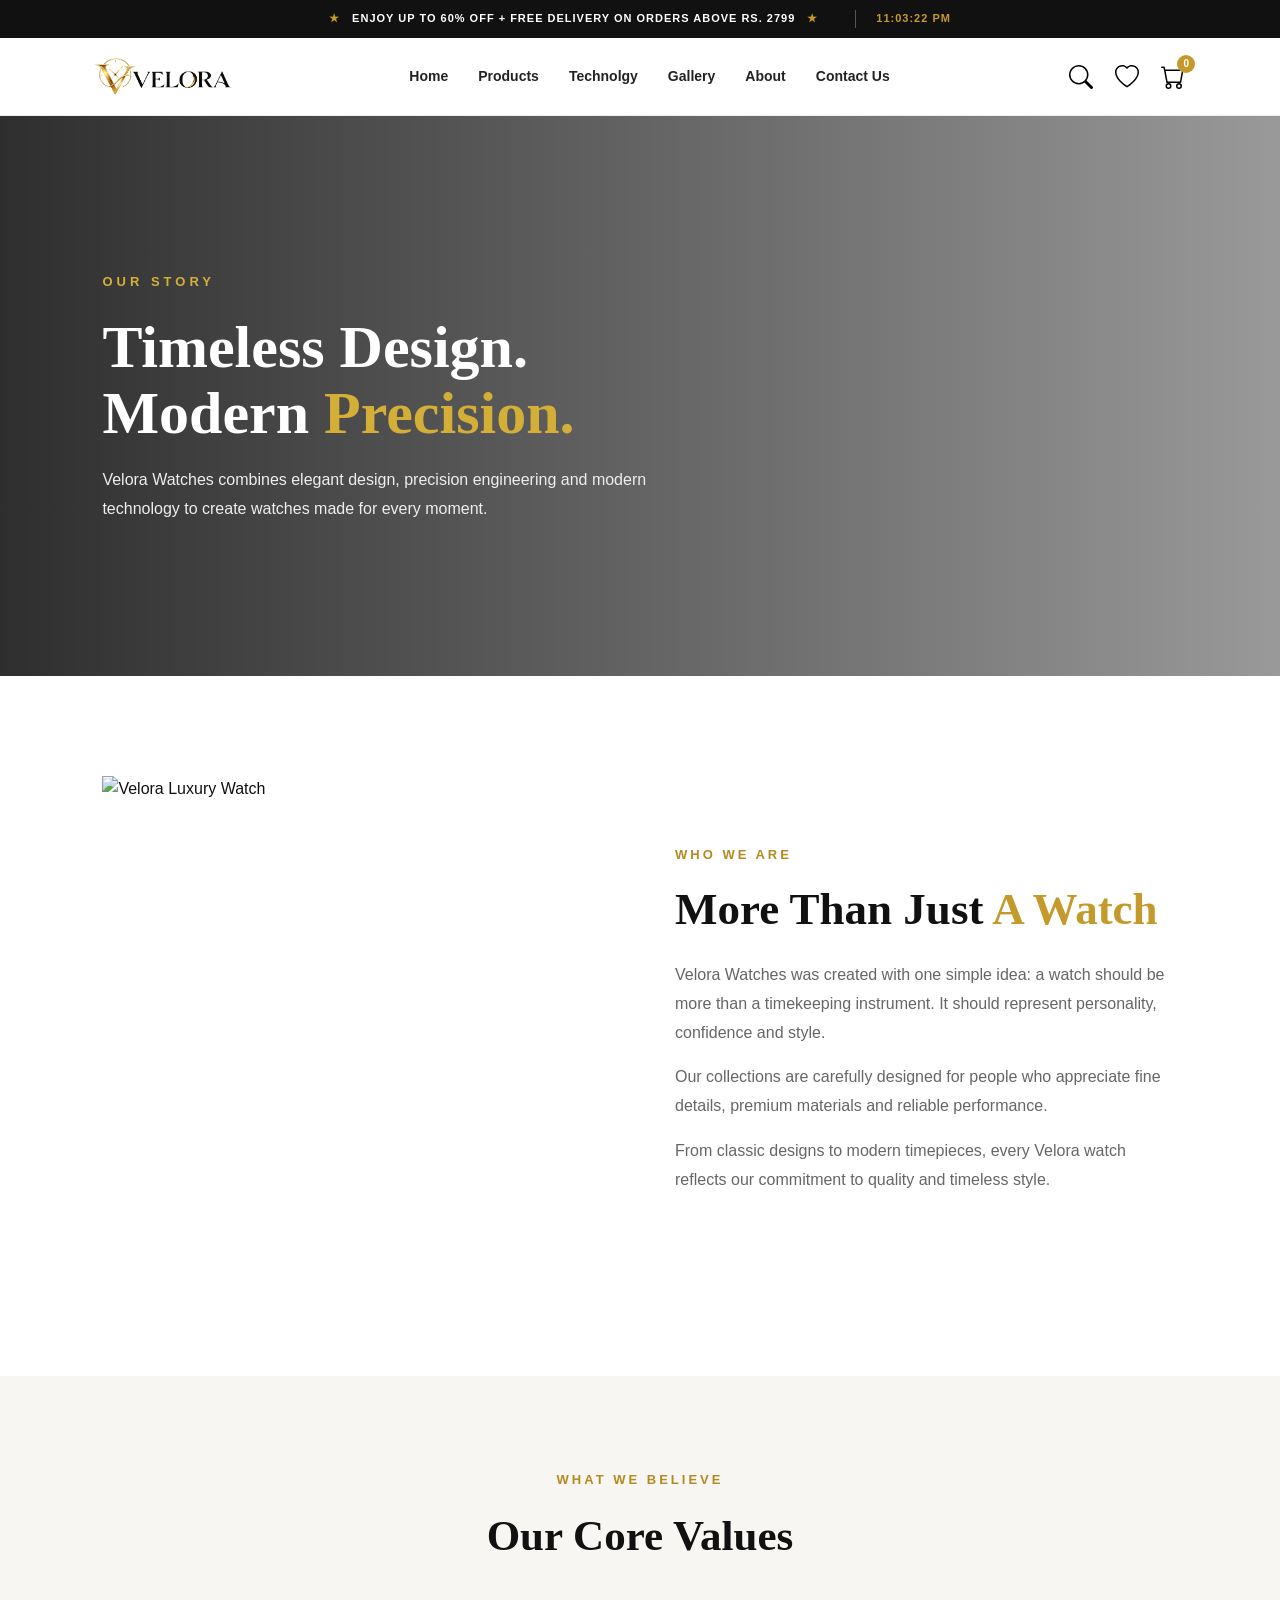
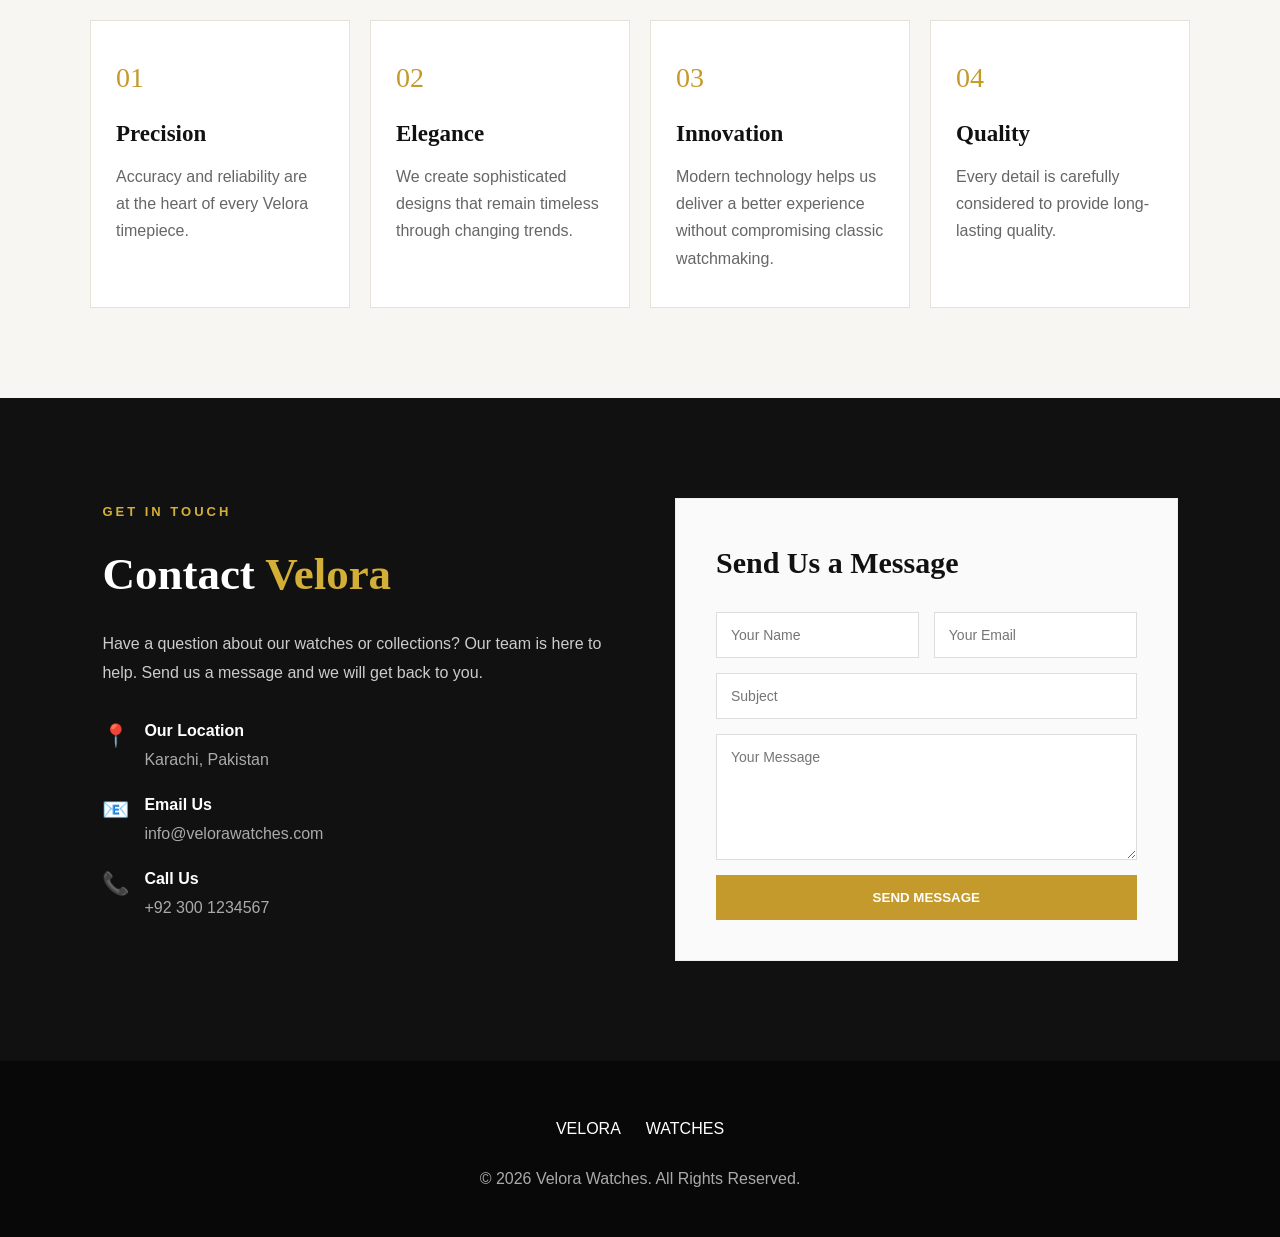
==== commit a6d89a4d: "completed website structure and styling" ====
--- a/about.html
+++ b/about.html
@@ -5,8 +5,8 @@
     <meta charset="UTF-8">
     <meta name="viewport" content="width=device-width, initial-scale=1.0">
 <title>About Us | Velora Watches</title>
-<link rel="stylesheet" href="assets/css/js/bootstrap.min.css">
-    <link rel="stylesheet" href="assets/css/style.css">
+<link rel="stylesheet" href="assets/css/bootstrap.min.css">
+    <link rel="stylesheet" href="assets/css/style copy.css">
 
 </head>
 
@@ -465,8 +465,8 @@
         });
     </script>
     
-    <script src="assets/css/bootstrap.bundle.min.js"></script>
-    <script src="assets/css/js/function.js"></script>
+    <script src="assets/JS/bootstrap.bundle.min.js"></script>
+    <script src="assets/JS/function.js"></script>
 
 
 </body>
--- a/assets/css/style copy.css
+++ b/assets/css/style copy.css
@@ -0,0 +1,2286 @@
+/* =====================================================
+   VELORA WATCHES - COMPLETE STYLE
+===================================================== */
+
+* {
+    margin: 0;
+    padding: 0;
+    box-sizing: border-box;
+}
+
+html {
+    scroll-behavior: smooth;
+}
+
+body {
+    font-family: Arial, sans-serif;
+    color: #111;
+    background: #fff;
+    line-height: 1.6;
+}
+
+a {
+    text-decoration: none;
+    color: inherit;
+}
+
+button {
+    font-family: inherit;
+    cursor: pointer;
+}
+
+
+/* =====================================================
+   TOP PROMO BAR
+===================================================== */
+.top-bar {
+    width: 100%;
+    background: #111;
+    color: #fff;
+    overflow: hidden;
+    position: relative;
+    z-index: 1101;
+}
+
+.top-bar-content {
+    min-height: 38px;
+    display: flex;
+    align-items: center;
+    justify-content: center;
+    gap: 12px;
+    padding: 8px 20px;
+    font-size: 11px;
+    font-weight: bold;
+    letter-spacing: 1px;
+    text-transform: uppercase;
+    white-space: nowrap;
+}
+
+.top-bar-content > span:first-child,
+.top-bar-content > span:nth-child(3) {
+    color: #c49a2c;
+}
+
+.top-time {
+    margin-left: 25px;
+    padding-left: 20px;
+    border-left: 1px solid #555;
+    color: #c49a2c;
+    font-size: 11px;
+    min-width: 90px;
+    text-align: center;
+}
+
+
+/* =====================================================
+   NAVBAR
+===================================================== */
+
+.navbar {
+    width: 100%;
+    min-height: 78px;
+    padding: 0 7%;
+
+    display: flex;
+    align-items: center;
+    justify-content: space-between;
+
+    background: #fff;
+    border-bottom: 1px solid #eee;
+
+    position: sticky;
+    top: 0;
+    z-index: 1000;
+}
+
+.logo img {
+    width: 145px;
+    height: auto;
+    display: block;
+}
+
+.nav-links {
+    display: flex;
+    align-items: center;
+    gap: 30px;
+}
+
+.nav-links a {
+    position: relative;
+
+    color: #222;
+    font-size: 14px;
+    font-weight: 600;
+
+    transition: 0.3s ease;
+}
+
+.nav-links a:hover,
+.nav-links a.active {
+    color: #c49a2c;
+}
+
+.nav-links a.active::after {
+    content: "";
+
+    position: absolute;
+    left: 0;
+    bottom: -8px;
+
+    width: 100%;
+    height: 2px;
+
+    background: #c49a2c;
+}
+
+.nav-icons {
+    display: flex;
+    align-items: center;
+    gap: 12px;
+}
+
+.nav-icons button {
+    border: none;
+    background: transparent;
+    padding: 5px;
+}
+
+.nav-icons img {
+    display: block;
+}
+
+.cart-button {
+    position: relative;
+}
+
+#cartCount {
+    position: absolute;
+
+    top: -5px;
+    right: -5px;
+
+    width: 18px;
+    height: 18px;
+
+    display: flex;
+    align-items: center;
+    justify-content: center;
+
+    border-radius: 50%;
+
+    background: #c49a2c;
+    color: #fff;
+
+    font-size: 10px;
+    font-weight: bold;
+}
+
+.menu-button {
+    display: none;
+    font-size: 24px;
+}
+
+
+/* =====================================================
+   COMMON
+===================================================== */
+
+.subtitle {
+    color: #c49a2c;
+
+    font-size: 13px;
+    font-weight: bold;
+
+    letter-spacing: 4px;
+    text-transform: uppercase;
+
+    margin-bottom: 15px;
+}
+
+h2 span,
+h1 span {
+    color: #c49a2c;
+}
+
+
+/* =====================================================
+   HOME HERO
+===================================================== */
+
+.hero {
+    min-height: 700px;
+
+    display: flex;
+    align-items: center;
+
+    padding: 80px 8%;
+
+    color: #fff;
+
+    background:
+        linear-gradient(
+            90deg,
+            rgba(0, 0, 0, 0.82),
+            rgba(0, 0, 0, 0.45),
+            rgba(0, 0, 0, 0.10)
+        ),
+        url("https://images.unsplash.com/photo-1524805444758-089113d48a6d?auto=format&fit=crop&w=1800&q=85")
+        center/cover no-repeat;
+}
+
+.hero-content {
+    max-width: 680px;
+}
+
+.hero h1 {
+    font-family: Georgia, serif;
+
+    font-size: 68px;
+    line-height: 1.08;
+
+    margin-bottom: 25px;
+}
+
+.hero p:not(.subtitle) {
+    max-width: 600px;
+
+    color: #eee;
+
+    font-size: 17px;
+    line-height: 1.8;
+
+    margin-bottom: 30px;
+}
+
+.hero-buttons {
+    display: flex;
+    gap: 15px;
+}
+
+.btn {
+    display: inline-block;
+
+    padding: 14px 28px;
+
+    font-size: 14px;
+    font-weight: bold;
+
+    transition: 0.3s ease;
+}
+
+.gold-btn {
+    background: #c49a2c;
+    color: #fff;
+}
+
+.gold-btn:hover {
+    background: #a77f19;
+    transform: translateY(-2px);
+}
+
+.outline-btn {
+    color: #fff;
+    border: 1px solid #fff;
+}
+
+.outline-btn:hover {
+    background: #fff;
+    color: #111;
+}
+
+
+/* =====================================================
+   HOME INTRO
+===================================================== */
+
+.intro {
+    padding: 90px 8%;
+    text-align: center;
+}
+
+.intro h2 {
+    font-family: Georgia, serif;
+
+    font-size: 45px;
+    line-height: 1.2;
+
+    margin-bottom: 20px;
+}
+
+.intro > p:last-child {
+    max-width: 800px;
+    margin: auto;
+
+    color: #666;
+    line-height: 1.8;
+}
+
+
+/* =====================================================
+   HOME PRODUCTS
+===================================================== */
+
+.products {
+    padding: 90px 7%;
+    background: #f7f6f2;
+}
+
+.section-title {
+    max-width: 1200px;
+    margin: 0 auto 35px;
+
+    display: flex;
+    justify-content: space-between;
+    align-items: end;
+
+    gap: 30px;
+}
+
+.section-title h2 {
+    font-family: Georgia, serif;
+    font-size: 43px;
+}
+
+.section-title > p {
+    max-width: 450px;
+    color: #666;
+}
+
+.filters,
+.product-filters {
+    max-width: 1200px;
+    margin: 0 auto 40px;
+
+    display: flex;
+    justify-content: center;
+    flex-wrap: wrap;
+
+    gap: 10px;
+}
+
+.filter {
+    padding: 10px 18px;
+
+    background: transparent;
+
+    border: 1px solid #ccc;
+
+    color: #333;
+
+    font-size: 12px;
+    font-weight: bold;
+
+    transition: 0.3s;
+}
+
+.filter:hover,
+.filter.active {
+    background: #c49a2c;
+    border-color: #c49a2c;
+    color: #fff;
+}
+
+.product-grid {
+    max-width: 1200px;
+    margin: auto;
+
+    display: grid;
+    grid-template-columns: repeat(4, 1fr);
+
+    gap: 22px;
+}
+
+.product-card {
+    background: #fff;
+
+    border: 1px solid #e9e9e9;
+
+    overflow: hidden;
+
+    transition: 0.3s ease;
+}
+
+.product-card:hover {
+    transform: translateY(-7px);
+
+    box-shadow:
+        0 15px 35px rgba(0, 0, 0, 0.10);
+}
+
+.product-image {
+    height: 310px;
+
+    position: relative;
+    overflow: hidden;
+
+    background: #f2f2f2;
+}
+
+.product-image img {
+    width: 100%;
+    height: 100%;
+
+    object-fit: cover;
+
+    display: block;
+
+    transition: 0.5s ease;
+}
+
+.product-card:hover .product-image img {
+    transform: scale(1.07);
+}
+
+.badge {
+    position: absolute;
+
+    top: 15px;
+    left: 15px;
+
+    padding: 6px 10px;
+
+    background: #c49a2c;
+    color: #fff;
+
+    font-size: 10px;
+    font-weight: bold;
+}
+
+.heart {
+    position: absolute;
+
+    top: 12px;
+    right: 12px;
+
+    width: 35px;
+    height: 35px;
+
+    border: none;
+    border-radius: 50%;
+
+    background: #fff;
+
+    font-size: 21px;
+}
+
+.product-info {
+    padding: 22px;
+}
+
+.product-info small {
+    color: #b28a20;
+
+    font-size: 10px;
+    font-weight: bold;
+
+    letter-spacing: 2px;
+}
+
+.product-info h3 {
+    font-family: Georgia, serif;
+
+    font-size: 20px;
+
+    margin: 6px 0;
+}
+
+.product-info p {
+    color: #b28a20;
+    font-weight: bold;
+
+    margin-bottom: 15px;
+}
+
+.add-cart {
+    width: 100%;
+
+    padding: 12px;
+
+    border: 1px solid #111;
+
+    background: #111;
+    color: #fff;
+
+    font-size: 12px;
+    font-weight: bold;
+
+    transition: 0.3s;
+}
+
+.add-cart:hover {
+    background: #c49a2c;
+    border-color: #c49a2c;
+}
+
+
+/* =====================================================
+   PRODUCTS PAGE HERO
+===================================================== */
+
+.products-hero {
+    min-height: 500px;
+
+    display: flex;
+    align-items: center;
+
+    padding: 80px 8%;
+
+    color: #fff;
+
+    background:
+        linear-gradient(
+            90deg,
+            rgba(0, 0, 0, 0.80),
+            rgba(0, 0, 0, 0.40)
+        ),
+        url("https://images.unsplash.com/photo-1523275335684-37898b6baf30?auto=format&fit=crop&w=1800&q=85")
+        center/cover no-repeat;
+}
+
+.products-hero-content {
+    max-width: 700px;
+}
+
+.products-hero h1 {
+    font-family: Georgia, serif;
+
+    font-size: 60px;
+    line-height: 1.1;
+
+    margin-bottom: 20px;
+}
+
+.products-hero p:last-child {
+    max-width: 600px;
+
+    color: #eee;
+    line-height: 1.8;
+}
+
+
+/* =====================================================
+   PRODUCTS PAGE
+===================================================== */
+
+.products-page {
+    padding: 90px 7%;
+    background: #f7f6f2;
+}
+
+.products-heading {
+    max-width: 1200px;
+    margin: 0 auto 35px;
+
+    display: flex;
+    justify-content: space-between;
+    align-items: end;
+
+    gap: 30px;
+}
+
+.products-heading h2 {
+    font-family: Georgia, serif;
+    font-size: 43px;
+}
+
+.products-heading > p {
+    max-width: 430px;
+    color: #666;
+}
+
+
+/* =====================================================
+   TECHNOLOGY
+===================================================== */
+
+.technology-hero {
+    min-height: 560px;
+
+    display: flex;
+    align-items: center;
+
+    padding: 80px 8%;
+
+    color: #fff;
+
+    background:
+        linear-gradient(
+            90deg,
+            rgba(0, 0, 0, 0.82),
+            rgba(0, 0, 0, 0.40)
+        ),
+        url("https://images.unsplash.com/photo-1523275335684-37898b6baf30?auto=format&fit=crop&w=1800&q=85")
+        center/cover no-repeat;
+}
+
+.technology-hero-content {
+    max-width: 700px;
+}
+
+.technology-hero h1 {
+    font-family: Georgia, serif;
+
+    font-size: 60px;
+    line-height: 1.1;
+
+    margin-bottom: 20px;
+}
+
+.technology-hero p:last-child {
+    color: #eee;
+    max-width: 600px;
+}
+
+
+/* TECHNOLOGY INTRO */
+
+.technology-intro {
+    padding: 100px 8%;
+
+    display: grid;
+    grid-template-columns: 1fr 1fr;
+
+    gap: 70px;
+
+    align-items: center;
+}
+
+.technology-intro-text h2 {
+    font-family: Georgia, serif;
+
+    font-size: 45px;
+    line-height: 1.2;
+
+    margin-bottom: 20px;
+}
+
+.technology-intro-text p:not(.subtitle) {
+    color: #666;
+
+    line-height: 1.8;
+
+    margin-bottom: 15px;
+}
+
+.technology-intro-image {
+    width: 100%;
+    overflow: hidden;
+}
+
+.technology-intro-image img {
+    width: 100%;
+    height: 500px;
+    object-fit: cover;
+    object-position: center;
+    display: block;
+}
+
+
+/* TECHNOLOGY FEATURES */
+
+.technology-features {
+    padding: 90px 7%;
+
+    background: #f7f6f2;
+}
+
+.technology-heading {
+    max-width: 1200px;
+    margin: 0 auto 45px;
+
+    text-align: center;
+}
+
+.technology-heading h2 {
+    font-family: Georgia, serif;
+    font-size: 43px;
+}
+
+.technology-grid {
+    max-width: 1200px;
+    margin: auto;
+
+    display: grid;
+    grid-template-columns: repeat(3, 1fr);
+
+    gap: 22px;
+}
+
+.technology-card {
+    background: #fff;
+
+    padding: 35px 30px;
+
+    border: 1px solid #e4e1d8;
+
+    transition: 0.3s ease;
+}
+
+.technology-card:hover {
+    transform: translateY(-7px);
+
+    box-shadow:
+        0 15px 35px rgba(0, 0, 0, 0.08);
+}
+
+.technology-number {
+    color: #c49a2c;
+
+    font-family: Georgia, serif;
+
+    font-size: 30px;
+
+    margin-bottom: 15px;
+}
+
+.technology-card h3 {
+    font-family: Georgia, serif;
+
+    font-size: 20px;
+
+    margin-bottom: 12px;
+}
+
+.technology-card p {
+    color: #666;
+    line-height: 1.8;
+}
+
+
+/* TECHNOLOGY PERFORMANCE */
+
+.technology-performance {
+    min-height: 500px;
+
+    padding: 100px 8%;
+
+    display: flex;
+    align-items: center;
+
+    color: #fff;
+
+    background:
+        linear-gradient(
+            rgba(0, 0, 0, 0.75),
+            rgba(0, 0, 0, 0.75)
+        ),
+        url("https://images.unsplash.com/photo-1508057198894-247b23fe5ade?auto=format&fit=crop&w=1800&q=85")
+        center/cover no-repeat;
+}
+
+.performance-content {
+    max-width: 650px;
+}
+
+.performance-content h2 {
+    font-family: Georgia, serif;
+
+    font-size: 45px;
+    line-height: 1.2;
+
+    margin-bottom: 20px;
+}
+
+.performance-content p:not(.subtitle) {
+    color: #ddd;
+    line-height: 1.8;
+    margin-bottom: 25px;
+}
+
+.technology-btn {
+    display: inline-block;
+
+    padding: 14px 25px;
+
+    background: #c49a2c;
+    color: #fff;
+
+    font-size: 13px;
+    font-weight: bold;
+}
+
+
+/* =====================================================
+   ABOUT PAGE
+===================================================== */
+
+
+.navbar {
+    width: 100%;
+    min-height: 78px;
+    padding: 0 7%;
+
+    display: flex;
+    align-items: center;
+    justify-content: space-between;
+
+    background: #fff;
+    border-bottom: 1px solid #eee;
+
+    position: sticky;
+    top: 0;
+    z-index: 1000;
+}
+
+.logo img {
+    width: 145px;
+    height: auto;
+    display: block;
+}
+
+.nav-links {
+    display: flex;
+    align-items: center;
+    gap: 30px;
+}
+
+.nav-links a {
+    position: relative;
+
+    color: #222;
+    font-size: 14px;
+    font-weight: 600;
+
+    transition: 0.3s ease;
+}
+
+.nav-links a:hover,
+.nav-links a.active {
+    color: #c49a2c;
+}
+
+.nav-links a.active::after {
+    content: "";
+
+    position: absolute;
+    left: 0;
+    bottom: -8px;
+
+    width: 100%;
+    height: 2px;
+
+    background: #c49a2c;
+}
+
+.nav-icons {
+    display: flex;
+    align-items: center;
+    gap: 12px;
+}
+
+.nav-icons button {
+    border: none;
+    background: transparent;
+    padding: 5px;
+}
+
+.nav-icons img {
+    display: block;
+}
+
+.cart-button {
+    position: relative;
+}
+
+#cartCount {
+    position: absolute;
+
+    top: -5px;
+    right: -5px;
+
+    width: 18px;
+    height: 18px;
+
+    display: flex;
+    align-items: center;
+    justify-content: center;
+
+    border-radius: 50%;
+
+    background: #c49a2c;
+    color: #fff;
+
+    font-size: 10px;
+    font-weight: bold;
+}
+
+.menu-button {
+    display: none;
+    font-size: 24px;
+}
+.about-hero {
+    min-height: 560px;
+
+    display: flex;
+    align-items: center;
+
+    padding: 80px 8%;
+
+    color: #fff;
+
+    background:
+        linear-gradient(
+            90deg,
+            rgba(0, 0, 0, 0.82),
+            rgba(0, 0, 0, 0.40)
+        ),
+        url("https://images.unsplash.com/photo-1523170335258-f5ed11844a49?auto=format&fit=crop&w=1800&q=85")
+        center/cover no-repeat;
+}
+
+.about-hero-content {
+    max-width: 700px;
+}
+
+.about-hero-content > span {
+    color: #d4af37;
+
+    font-size: 13px;
+    font-weight: bold;
+
+    letter-spacing: 4px;
+}
+
+.about-hero h1 {
+    font-family: Georgia, serif;
+
+    font-size: 60px;
+    line-height: 1.1;
+
+    margin: 20px 0;
+}
+
+.about-hero h1 strong {
+    color: #d4af37;
+}
+
+.about-hero p {
+    max-width: 600px;
+
+    color: #eee;
+    line-height: 1.8;
+}
+
+
+/* ABOUT INTRO */
+
+.about-intro {
+    padding: 100px 8%;
+
+    display: grid;
+    grid-template-columns: 1fr 1fr;
+
+    gap: 70px;
+
+    align-items: center;
+}
+
+.about-image img {
+    width: 100%;
+    height: 500px;
+
+    object-fit: cover;
+
+    display: block;
+}
+
+.about-text h2 {
+    font-family: Georgia, serif;
+
+    font-size: 45px;
+    line-height: 1.2;
+
+    margin: 15px 0 25px;
+}
+
+.about-text h2 span {
+    color: #c49a2c;
+}
+
+.section-label {
+    color: #b28a20;
+
+    font-size: 13px;
+    font-weight: bold;
+
+    letter-spacing: 3px;
+}
+
+.about-text p {
+    color: #666;
+    line-height: 1.8;
+
+    margin-bottom: 16px;
+}
+
+
+/* ABOUT VALUES */
+
+.values {
+    padding: 90px 7%;
+    background: #f7f6f2;
+}
+
+.values .section-heading {
+    text-align: center;
+    margin-bottom: 50px;
+}
+
+.values .section-heading > span {
+    color: #b28a20;
+
+    font-size: 13px;
+    font-weight: bold;
+
+    letter-spacing: 3px;
+}
+
+.values .section-heading h2 {
+    font-family: Georgia, serif;
+
+    font-size: 43px;
+
+    margin-top: 10px;
+}
+
+.values-grid {
+    max-width: 1100px;
+    margin: auto;
+
+    display: grid;
+    grid-template-columns: repeat(4, 1fr);
+
+    gap: 20px;
+}
+
+.value-card {
+    padding: 35px 25px;
+
+    background: #fff;
+
+    border: 1px solid #e5e2d9;
+
+    transition: 0.3s ease;
+}
+
+.value-card:hover {
+    transform: translateY(-7px);
+
+    box-shadow:
+        0 15px 35px rgba(0, 0, 0, 0.08);
+}
+
+.value-number {
+    color: #c49a2c;
+
+    font-family: Georgia, serif;
+
+    font-size: 28px;
+
+    margin-bottom: 15px;
+}
+
+.value-card h3 {
+    font-family: Georgia, serif;
+
+    font-size: 23px;
+
+    margin-bottom: 10px;
+}
+
+.value-card p {
+    color: #666;
+    line-height: 1.7;
+}
+
+
+/* =====================================================
+   CONTACT
+===================================================== */
+
+.contact-section {
+    padding: 100px 8%;
+
+    background: #111;
+
+    color: #fff;
+}
+
+.contact-container {
+    max-width: 1200px;
+    margin: auto;
+
+    display: grid;
+    grid-template-columns: 1fr 1fr;
+
+    gap: 70px;
+}
+
+.contact-tag {
+    color: #d4af37;
+
+    font-size: 13px;
+    font-weight: bold;
+
+    letter-spacing: 3px;
+}
+
+.contact-info h2 {
+    font-family: Georgia, serif;
+
+    font-size: 45px;
+
+    margin: 15px 0 20px;
+}
+
+.contact-info h2 span {
+    color: #d4af37;
+}
+
+.contact-info > p {
+    color: #ccc;
+
+    line-height: 1.8;
+
+    margin-bottom: 30px;
+}
+
+.contact-details {
+    display: flex;
+    flex-direction: column;
+    gap: 20px;
+}
+
+.contact-item {
+    display: flex;
+    gap: 15px;
+}
+
+.contact-icon {
+    font-size: 22px;
+}
+
+.contact-item h4 {
+    margin-bottom: 3px;
+}
+
+.contact-item p {
+    color: #aaa;
+}
+
+
+/* CONTACT FORM */
+
+.contact-form-box {
+    background: #fff;
+
+    padding: 40px;
+
+    color: #111;
+}
+
+.contact-form-box h3 {
+    font-family: Georgia, serif;
+
+    font-size: 30px;
+
+    margin-bottom: 25px;
+}
+
+.contact-form-box form {
+    display: flex;
+    flex-direction: column;
+
+    gap: 15px;
+}
+
+.input-row {
+    display: grid;
+    grid-template-columns: 1fr 1fr;
+
+    gap: 15px;
+}
+
+.contact-form-box input,
+.contact-form-box textarea {
+    width: 100%;
+
+    padding: 14px;
+
+    border: 1px solid #ddd;
+
+    outline: none;
+
+    font-family: Arial, sans-serif;
+
+    font-size: 14px;
+}
+
+.contact-form-box input:focus,
+.contact-form-box textarea:focus {
+    border-color: #c49a2c;
+}
+
+.contact-form-box button {
+    padding: 15px;
+
+    border: none;
+
+    background: #c49a2c;
+    color: #fff;
+
+    font-weight: bold;
+
+    transition: 0.3s;
+}
+
+.contact-form-box button:hover {
+    background: #a67f19;
+}
+
+
+/* =====================================================
+   GALLERY
+===================================================== */
+
+.gallery-hero {
+    min-height: 520px;
+
+    display: flex;
+    align-items: center;
+
+    padding: 80px 8%;
+
+    color: #fff;
+
+    background:
+        linear-gradient(
+            90deg,
+            rgba(0, 0, 0, 0.80),
+            rgba(0, 0, 0, 0.35)
+        ),
+        url("https://images.unsplash.com/photo-1524805444758-089113d48a6d?auto=format&fit=crop&w=1800&q=85")
+        center/cover no-repeat;
+}
+
+.gallery-hero-content {
+    max-width: 700px;
+}
+
+.gallery-hero h1 {
+    font-family: Georgia, serif;
+
+    font-size: 62px;
+    line-height: 1.1;
+
+    margin: 15px 0 20px;
+}
+
+.gallery-hero p:last-child {
+    max-width: 600px;
+
+    color: #eee;
+
+    line-height: 1.8;
+}
+
+
+/* GALLERY SECTION */
+
+.gallery-section {
+    padding: 90px 6%;
+
+    background: #f7f6f2;
+}
+
+.gallery-heading {
+    max-width: 700px;
+
+    margin: 0 auto 55px;
+
+    text-align: center;
+}
+
+.gallery-heading h2 {
+    font-family: Georgia, serif;
+
+    font-size: 45px;
+
+    margin: 10px 0 18px;
+}
+
+.gallery-heading > p:last-child {
+    color: #666;
+}
+
+
+/* GALLERY GRID */
+
+.gallery-grid {
+    max-width: 1250px;
+    margin: auto;
+
+    display: grid;
+
+    grid-template-columns: repeat(3, 1fr);
+
+    grid-auto-rows: 300px;
+
+    gap: 18px;
+}
+
+.gallery-item {
+    position: relative;
+
+    overflow: hidden;
+
+    background: #ddd;
+}
+
+.gallery-item img {
+    width: 100%;
+    height: 100%;
+
+    object-fit: cover;
+
+    display: block;
+
+    transition: 0.6s ease;
+}
+
+.gallery-item:hover img {
+    transform: scale(1.08);
+}
+
+.gallery-large {
+    grid-row: span 2;
+}
+
+.gallery-wide {
+    grid-column: span 2;
+}
+
+.gallery-overlay {
+    position: absolute;
+
+    inset: 0;
+
+    display: flex;
+    align-items: flex-end;
+
+    padding: 25px;
+
+    background:
+        linear-gradient(
+            to top,
+            rgba(0, 0, 0, 0.80),
+            transparent
+        );
+
+    opacity: 0;
+
+    transition: 0.4s ease;
+}
+
+.gallery-item:hover .gallery-overlay {
+    opacity: 1;
+}
+
+.gallery-overlay span {
+    color: #d4af37;
+
+    font-size: 13px;
+    font-weight: bold;
+
+    letter-spacing: 2px;
+}
+
+
+/* GALLERY CTA */
+
+.gallery-cta {
+    padding: 100px 8%;
+
+    text-align: center;
+
+    color: #fff;
+
+    background: #111;
+}
+
+.gallery-cta h2 {
+    font-family: Georgia, serif;
+
+    font-size: 45px;
+
+    margin: 15px 0 30px;
+}
+
+.gallery-cta h2 span {
+    color: #d4af37;
+}
+
+.about-btn {
+    display: inline-block;
+
+    padding: 14px 28px;
+
+    background: #c49a2c;
+
+    color: #fff;
+
+    font-size: 13px;
+    font-weight: bold;
+}
+
+
+/* =====================================================
+   FOOTER
+===================================================== */
+
+footer {
+    padding: 55px 7% 25px;
+
+    background: #080808;
+
+    color: #fff;
+
+    text-align: center;
+}
+
+footer img {
+    width: 140px;
+
+    margin-bottom: 15px;
+}
+
+footer p {
+    color: #aaa;
+
+    margin-bottom: 20px;
+}
+
+footer div {
+    display: flex;
+    justify-content: center;
+    flex-wrap: wrap;
+
+    gap: 25px;
+
+    margin-bottom: 25px;
+}
+
+footer a {
+    color: #aaa;
+
+    font-size: 14px;
+
+    transition: 0.3s;
+}
+
+footer a:hover {
+    color: #d4af37;
+}
+
+footer small {
+    color: #666;
+}
+
+
+/* =====================================================
+   CART
+===================================================== */
+
+.cart-overlay {
+    position: fixed;
+
+    inset: 0;
+
+    background: rgba(0, 0, 0, 0.55);
+
+    z-index: 2000;
+
+    opacity: 0;
+    visibility: hidden;
+
+    transition: 0.3s;
+}
+
+.cart-overlay.active {
+    opacity: 1;
+    visibility: visible;
+}
+
+.cart {
+    position: fixed;
+
+    top: 0;
+    right: 0;
+
+    width: 400px;
+    max-width: 90%;
+
+    height: 100vh;
+
+    padding: 30px;
+
+    background: #fff;
+
+    z-index: 2100;
+
+    transform: translateX(100%);
+
+    transition: 0.4s ease;
+}
+
+.cart-overlay.active + .cart,
+.cart.active {
+    transform: translateX(0);
+}
+
+.cart-header {
+    display: flex;
+    justify-content: space-between;
+    align-items: center;
+
+    padding-bottom: 20px;
+
+    border-bottom: 1px solid #ddd;
+}
+
+.cart-header h2 {
+    font-family: Georgia, serif;
+}
+
+.cart-header button {
+    border: none;
+    background: transparent;
+
+    font-size: 22px;
+}
+
+.cart-items {
+    padding: 25px 0;
+}
+
+.empty-cart {
+    text-align: center;
+    color: #777;
+
+    padding: 50px 0;
+}
+
+.empty-cart div {
+    font-size: 40px;
+    margin-bottom: 10px;
+}
+
+.cart-footer {
+    border-top: 1px solid #ddd;
+
+    padding-top: 20px;
+}
+
+.cart-total {
+    display: flex;
+    justify-content: space-between;
+
+    margin-bottom: 20px;
+
+    font-weight: bold;
+}
+
+#checkout {
+    width: 100%;
+
+    padding: 15px;
+
+    border: none;
+
+    background: #111;
+    color: #fff;
+
+    font-weight: bold;
+}
+
+
+/* =====================================================
+   RESPONSIVE
+===================================================== */
+
+@media (max-width: 1100px) {
+
+    .navbar {
+        padding: 0 5%;
+    }
+
+    .nav-links {
+        gap: 20px;
+    }
+
+    .product-grid {
+        grid-template-columns: repeat(3, 1fr);
+    }
+
+    .values-grid {
+        grid-template-columns: repeat(2, 1fr);
+    }
+
+    .technology-grid {
+        grid-template-columns: repeat(2, 1fr);
+    }
+}
+
+
+@media (max-width: 850px) {
+
+    .nav-links {
+        display: none;
+        position: absolute;
+        top: 100%;
+        left: 0;
+        width: 100%;
+        background: #fff;
+        flex-direction: column;
+        align-items: center;
+        gap: 0;
+        padding: 15px 0;
+        border-top: 1px solid #eee;
+        box-shadow: 0 10px 25px rgba(0, 0, 0, 0.08);
+        z-index: 999;
+    }
+
+    .nav-links.active {
+        display: flex;
+    }
+
+    .nav-links a {
+        width: 100%;
+        text-align: center;
+        padding: 13px 20px;
+        font-size: 14px;
+    }
+
+    .nav-links a:hover,
+    .nav-links a.active {
+        background: #f7f6f2;
+        color: #c49a2c;
+    }
+
+    .nav-links a.active::after {
+        display: none;
+    }
+
+    .menu-button {
+        display: block;
+        border: none;
+        background: transparent;
+        font-size: 25px;
+        line-height: 1;
+        color: #111;
+        padding: 5px;
+    }
+
+    .hero h1,
+    .products-hero h1,
+    .technology-hero h1,
+    .about-hero h1,
+    .gallery-hero h1 {
+        font-size: 48px;
+    }
+
+    .product-grid {
+        grid-template-columns: repeat(2, 1fr);
+    }
+
+    .section-title,
+    .products-heading {
+        flex-direction: column;
+        align-items: flex-start;
+    }
+
+    .technology-intro,
+    .about-intro,
+    .contact-container {
+        grid-template-columns: 1fr;
+    }
+
+    .technology-intro-image img,
+    .about-image img {
+        height: 430px;
+    }
+
+    .gallery-grid {
+        grid-template-columns: repeat(2, 1fr);
+    }
+
+    .gallery-large {
+        grid-row: span 1;
+    }
+
+    .gallery-wide {
+        grid-column: span 1;
+    }
+}
+
+
+@media (max-width: 600px) {
+
+    .top-bar-content {
+        min-height: 34px;
+        gap: 7px;
+        font-size: 8px;
+        letter-spacing: 0.5px;
+        padding: 8px 10px;
+    }
+
+    .top-time {
+        margin-left: 8px;
+        padding-left: 8px;
+        font-size: 8px;
+        min-width: 68px;
+    }
+
+    .navbar {
+        min-height: 68px;
+    }
+
+    .logo img {
+        width: 120px;
+    }
+
+    .hero,
+    .products-hero,
+    .technology-hero,
+    .about-hero,
+    .gallery-hero {
+        min-height: 500px;
+
+        padding: 60px 6%;
+    }
+
+    .hero h1,
+    .products-hero h1,
+    .technology-hero h1,
+    .about-hero h1,
+    .gallery-hero h1 {
+        font-size: 36px;
+    }
+
+    .hero-buttons {
+        flex-direction: column;
+        align-items: flex-start;
+    }
+
+    .intro,
+    .products,
+    .products-page,
+    .technology-intro,
+    .technology-features,
+    .about-intro,
+    .values,
+    .contact-section,
+    .gallery-section,
+    .gallery-cta {
+        padding: 65px 6%;
+    }
+
+    .intro h2,
+    .technology-intro-text h2,
+    .technology-heading h2,
+    .about-text h2,
+    .values .section-heading h2,
+    .contact-info h2,
+    .gallery-heading h2,
+    .gallery-cta h2 {
+        font-size: 34px;
+    }
+
+    .product-grid {
+        grid-template-columns: 1fr;
+    }
+
+    .technology-grid {
+        grid-template-columns: 1fr;
+    }
+
+    .values-grid {
+        grid-template-columns: 1fr;
+    }
+
+    .gallery-grid {
+        grid-template-columns: 1fr;
+        grid-auto-rows: 300px;
+    }
+
+    .gallery-large,
+    .gallery-wide {
+        grid-column: span 1;
+        grid-row: span 1;
+    }
+
+    .input-row {
+        grid-template-columns: 1fr;
+    }
+
+    .contact-form-box {
+        padding: 25px 20px;
+    }
+
+    .cart {
+        width: 100%;
+        max-width: 100%;
+    }
+}
+
+
+@media (max-width: 400px) {
+
+    .hero h1,
+    .products-hero h1,
+    .technology-hero h1,
+    .about-hero h1,
+    .gallery-hero h1 {
+        font-size: 31px;
+    }
+
+    .product-image {
+        height: 280px;
+    }
+}
+
+/* =====================================================
+   SEARCH OVERLAY
+===================================================== */
+
+.search-overlay {
+    position: fixed;
+    inset: 0;
+    width: 100%;
+    height: 100%;
+    display: none;
+    align-items: flex-start;
+    justify-content: center;
+    padding-top: 120px;
+    background: rgba(0, 0, 0, 0.70);
+    z-index: 99999;
+}
+
+.search-overlay.active {
+    display: flex;
+}
+
+.search-box {
+    position: relative;
+    width: 90%;
+    max-width: 650px;
+    padding: 40px;
+    background: #fff;
+    box-shadow: 0 20px 60px rgba(0, 0, 0, 0.30);
+}
+
+.search-box h2 {
+    margin: 0 0 25px;
+    text-align: center;
+    font-family: Georgia, serif;
+    font-size: 30px;
+}
+
+.search-box h2 span {
+    color: #c49a2c;
+}
+
+.search-close {
+    position: absolute;
+    top: 10px;
+    right: 15px;
+    border: none;
+    background: transparent;
+    color: #111;
+    font-size: 32px;
+    line-height: 1;
+    cursor: pointer;
+}
+
+.search-input-wrapper {
+    display: flex;
+    width: 100%;
+}
+
+.search-input-wrapper input {
+    flex: 1;
+    min-width: 0;
+    padding: 15px;
+    border: 1px solid #ddd;
+    outline: none;
+    font-size: 15px;
+    color: #111;
+}
+
+.search-input-wrapper input:focus {
+    border-color: #c49a2c;
+}
+
+.search-input-wrapper button {
+    padding: 0 25px;
+    border: none;
+    background: #111;
+    color: #fff;
+    font-size: 12px;
+    font-weight: bold;
+    cursor: pointer;
+}
+
+.search-input-wrapper button:hover {
+    background: #c49a2c;
+}
+
+.search-results {
+    min-height: 22px;
+    margin-top: 18px;
+    text-align: center;
+    color: #555;
+    font-size: 14px;
+}
+
+.search-results strong {
+    color: #c49a2c;
+}
+
+@media (max-width: 600px) {
+    .search-overlay {
+        padding-top: 80px;
+    }
+
+    .search-box {
+        width: 94%;
+        padding: 32px 20px 25px;
+    }
+
+    .search-box h2 {
+        font-size: 24px;
+    }
+
+    .search-input-wrapper {
+        flex-direction: column;
+        gap: 10px;
+    }
+
+    .search-input-wrapper button {
+        min-height: 45px;
+    }
+}
+  /* CONTACT PAGE */
+  .top-bar {
+    width: 100%;
+    background: #111;
+    color: #fff;
+    overflow: hidden;
+    position: relative;
+    z-index: 1101;
+}
+
+.top-bar-content {
+    min-height: 38px;
+    display: flex;
+    align-items: center;
+    justify-content: center;
+    gap: 12px;
+    padding: 8px 20px;
+    font-size: 11px;
+    font-weight: bold;
+    letter-spacing: 1px;
+    text-transform: uppercase;
+    white-space: nowrap;
+}
+
+.top-bar-content > span:first-child,
+.top-bar-content > span:nth-child(3) {
+    color: #c49a2c;
+}
+
+.top-time {
+    margin-left: 25px;
+    padding-left: 20px;
+    border-left: 1px solid #555;
+    color: #c49a2c;
+    font-size: 11px;
+    min-width: 90px;
+    text-align: center;
+}
+
+/* TOP BAR */
+
+.contact-hero {
+    min-height: 420px;
+    display: flex;
+    align-items: center;
+    justify-content: center;
+    text-align: center;
+    padding: 80px 8%;
+    color: #fff;
+
+    background:
+        linear-gradient(
+            rgba(0, 0, 0, 0.55),
+            rgba(0, 0, 0, 0.55)
+        ),
+        url("https://images.unsplash.com/photo-1524805444758-089113d48a6d?auto=format&fit=crop&w=1800&q=85");
+
+    background-size: cover;
+    background-position: center;
+}
+
+.contact-hero-content h1 {
+    font-size: 52px;
+    margin-bottom: 12px;
+    letter-spacing: 1px;
+}
+
+.contact-hero-content p {
+    font-size: 17px;
+    opacity: 0.9;
+}
+
+
+
+   /* CONTACT MAIN */
+
+.contact-page {
+    padding: 80px 7%;
+    background: #fff;
+}
+
+.contact-main {
+    max-width: 1200px;
+    margin: auto;
+
+    display: grid;
+    grid-template-columns: 1fr 1fr;
+    gap: 60px;
+}
+
+
+/* =====================================================
+   CONTACT INFO
+===================================================== */
+
+.contact-info-box h2 {
+    font-size: 34px;
+    margin-bottom: 18px;
+    color: #111;
+}
+
+.contact-info-box > p {
+    color: #666;
+    line-height: 1.8;
+    margin-bottom: 35px;
+}
+
+.contact-detail {
+    display: flex;
+    align-items: flex-start;
+    gap: 18px;
+    margin-bottom: 25px;
+}
+
+.contact-detail-icon {
+    width: 45px;
+    height: 45px;
+
+    display: flex;
+    align-items: center;
+    justify-content: center;
+
+    background: #f7f2e7;
+    color: #c49a2c;
+    font-size: 20px;
+    border-radius: 50%;
+    flex-shrink: 0;
+}
+
+.contact-detail h4 {
+    margin-bottom: 4px;
+    font-size: 16px;
+    color: #111;
+}
+
+.contact-detail p {
+    margin: 0;
+    color: #666;
+    line-height: 1.6;
+}
+
+
+/* =====================================================
+   CONTACT FORM
+===================================================== */
+
+.contact-form-box {
+    background: #fafafa;
+    padding: 40px;
+    border: 1px solid #eee;
+}
+
+.contact-form-box h2 {
+    font-size: 30px;
+    margin-bottom: 25px;
+    color: #111;
+}
+
+.contact-form {
+    display: flex;
+    flex-direction: column;
+    gap: 18px;
+}
+
+.contact-form input,
+.contact-form textarea {
+    width: 100%;
+    padding: 14px 16px;
+
+    border: 1px solid #ddd;
+    outline: none;
+
+    font-family: Arial, sans-serif;
+    font-size: 14px;
+
+    background: #fff;
+    transition: 0.3s ease;
+}
+
+.contact-form input {
+    height: 50px;
+}
+
+.contact-form textarea {
+    min-height: 150px;
+    resize: vertical;
+}
+
+.contact-form input:focus,
+.contact-form textarea:focus {
+    border-color: #c49a2c;
+}
+
+.contact-submit {
+    width: fit-content;
+    padding: 14px 30px;
+
+    border: none;
+    background: #111;
+    color: #fff;
+
+    font-size: 14px;
+    font-weight: 600;
+    cursor: pointer;
+
+    transition: 0.3s ease;
+}
+
+.contact-submit:hover {
+    background: #c49a2c;
+}
+
+
+/* =====================================================
+   LOCATION / MAP
+===================================================== */
+
+.contact-location {
+    max-width: 1200px;
+    margin: 70px auto 0;
+}
+
+.location-heading {
+    text-align: center;
+    margin-bottom: 30px;
+}
+
+.location-heading h2 {
+    font-size: 34px;
+    color: #111;
+    margin-bottom: 10px;
+}
+
+.location-heading p {
+    color: #666;
+}
+
+.location-map {
+    width: 100%;
+    height: 420px;
+    overflow: hidden;
+    border: 1px solid #eee;
+}
+
+.location-map iframe {
+    width: 100%;
+    height: 100%;
+    border: 0;
+}
+
+
+/* =====================================================
+   CONTACT RESPONSIVE
+===================================================== */
+
+@media (max-width: 850px) {
+
+    .contact-hero {
+        min-height: 350px;
+        padding: 60px 6%;
+    }
+
+    .contact-hero-content h1 {
+        font-size: 40px;
+    }
+
+    .contact-main {
+        grid-template-columns: 1fr;
+        gap: 45px;
+    }
+
+    .contact-page {
+        padding: 60px 6%;
+    }
+
+    .contact-form-box {
+        padding: 30px;
+    }
+
+    .location-map {
+        height: 350px;
+    }
+}
+
+
+@media (max-width: 500px) {
+
+    .contact-hero-content h1 {
+        font-size: 32px;
+    }
+
+    .contact-hero-content p {
+        font-size: 15px;
+    }
+
+    .contact-info-box h2 {
+        font-size: 28px;
+    }
+
+    .contact-form-box h2 {
+        font-size: 25px;
+    }
+
+    .location-heading h2 {
+        font-size: 28px;
+    }
+
+    .location-map {
+        height: 280px;
+    }
+}
+
+
+
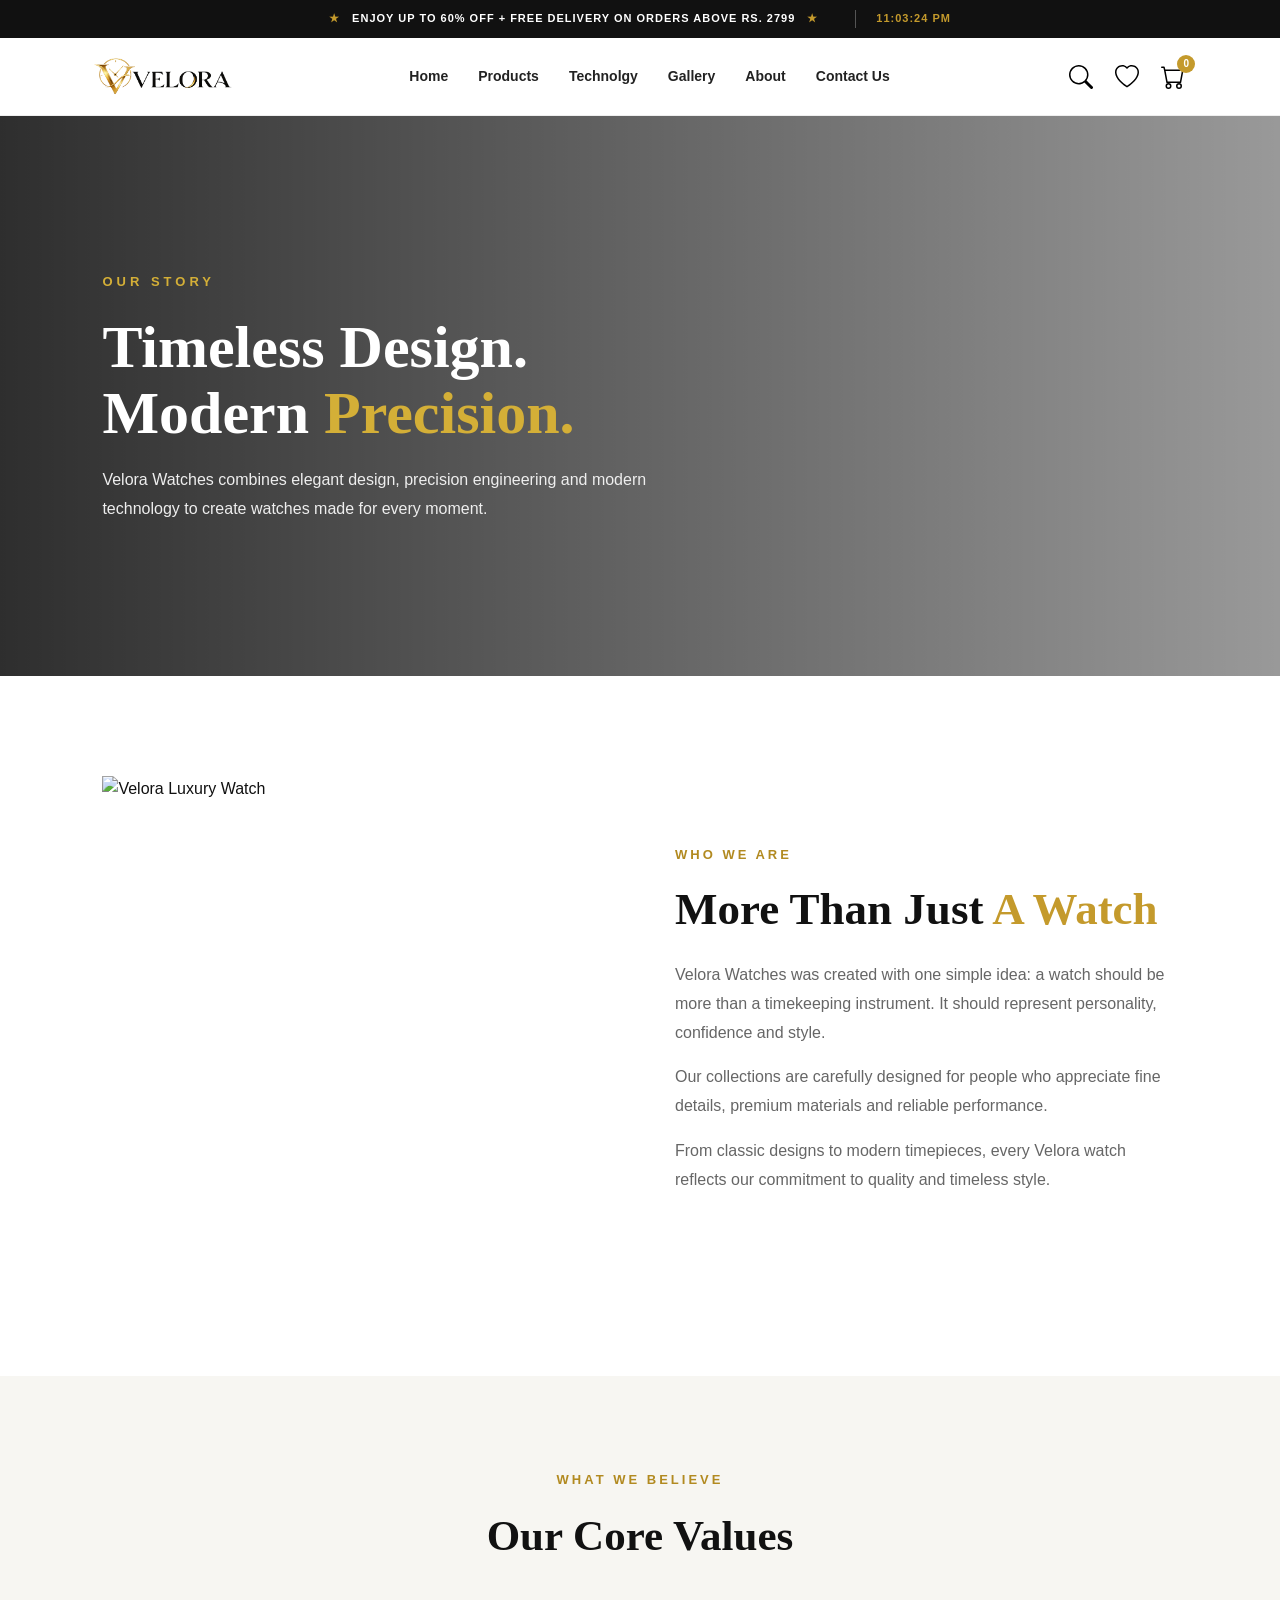
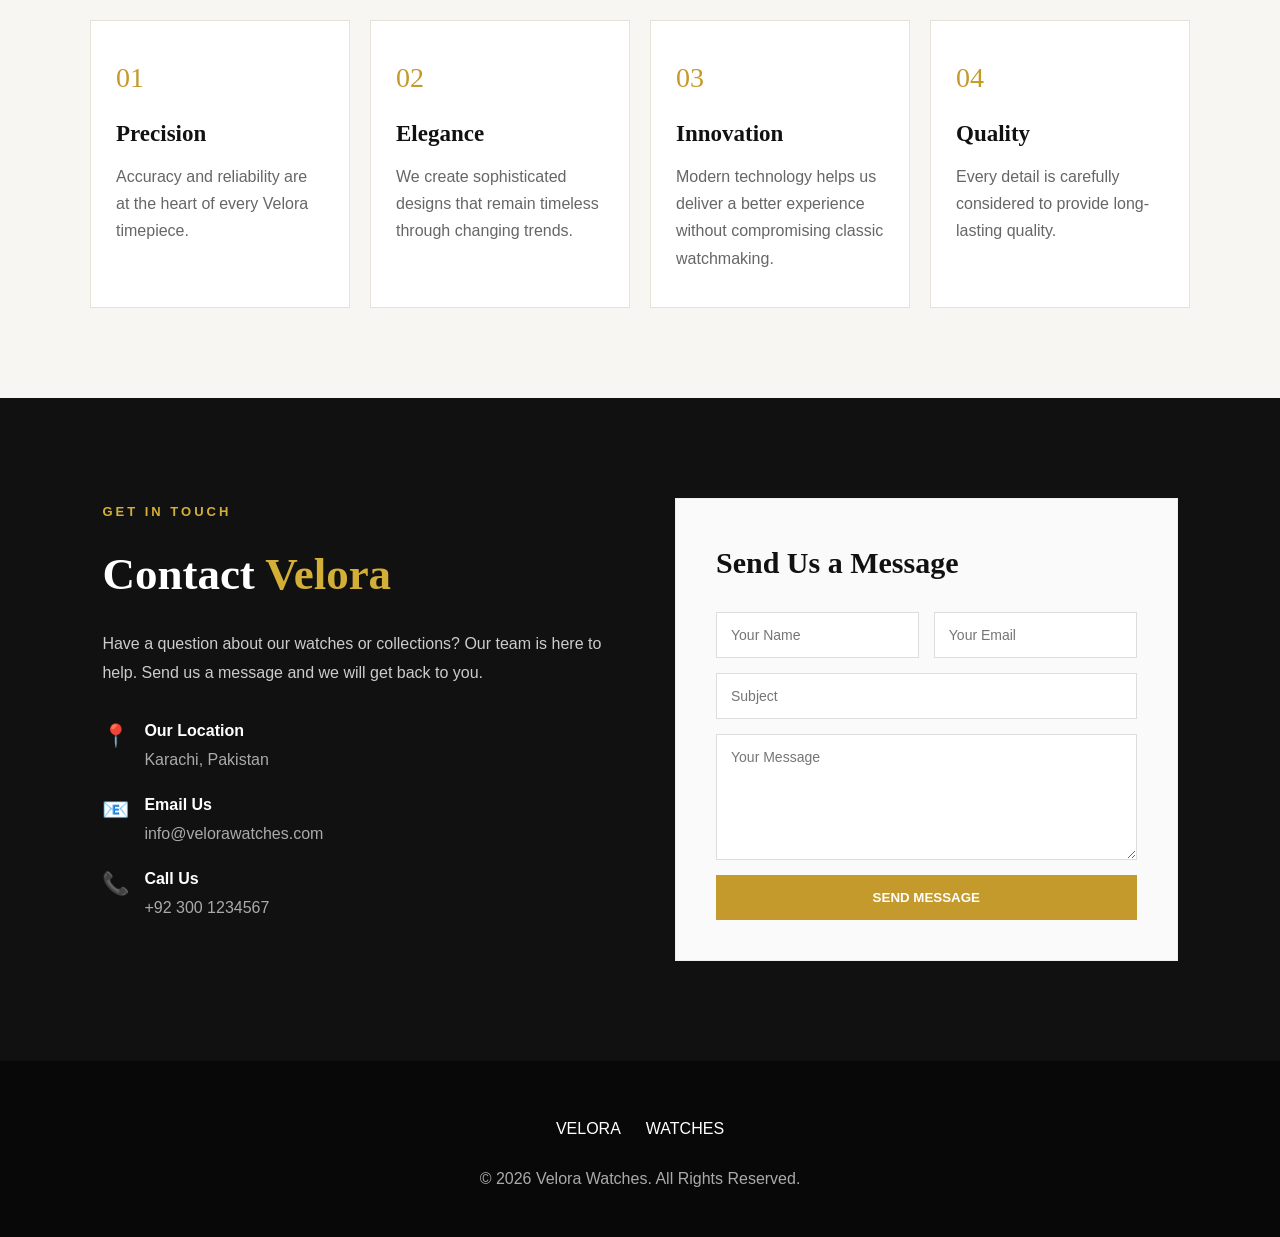
==== commit 7e3d4ae6: "Responsive karde hai" ====
--- a/about.html
+++ b/about.html
@@ -7,6 +7,7 @@
 <title>About Us | Velora Watches</title>
 <link rel="stylesheet" href="assets/css/bootstrap.min.css">
     <link rel="stylesheet" href="assets/css/style copy.css">
+    <link rel="stylesheet" href="assets/css/responsive.css">
 
 </head>
 
--- a/assets/css/style copy.css
+++ b/assets/css/style copy.css
@@ -1,7 +1,3 @@
-/* =====================================================
-   VELORA WATCHES - COMPLETE STYLE
-===================================================== */
-
 * {
     margin: 0;
     padding: 0;
@@ -30,9 +26,8 @@
 }
 
 
-/* =====================================================
-   TOP PROMO BAR
-===================================================== */
+   /* TOP PROMO BAR */
+
 .top-bar {
     width: 100%;
     background: #111;
@@ -72,9 +67,9 @@
 }
 
 
-/* =====================================================
-   NAVBAR
-===================================================== */
+
+   /* NAVBAR */
+
 
 .navbar {
     width: 100%;
@@ -181,9 +176,8 @@
 }
 
 
-/* =====================================================
-   COMMON
-===================================================== */
+
+   /* COMMON */
 
 .subtitle {
     color: #c49a2c;
@@ -203,9 +197,8 @@
 }
 
 
-/* =====================================================
-   HOME HERO
-===================================================== */
+/* 
+   HOME HERO */
 
 .hero {
     min-height: 700px;
@@ -289,9 +282,8 @@
 }
 
 
-/* =====================================================
-   HOME INTRO
-===================================================== */
+/* 
+   HOME INTRO Section */
 
 .intro {
     padding: 90px 8%;
@@ -316,9 +308,8 @@
 }
 
 
-/* =====================================================
-   HOME PRODUCTS
-===================================================== */
+
+   /* HOME PRODUCTS */
 
 .products {
     padding: 90px 7%;
@@ -512,10 +503,46 @@
     border-color: #c49a2c;
 }
 
-
-/* =====================================================
-   PRODUCTS PAGE HERO
-===================================================== */
+/* Try Changes */
+/* CART PRODUCT IMAGE */
+
+.cart-item {
+    display: flex;
+    align-items: center;
+    gap: 12px;
+    margin-bottom: 18px;
+    padding-bottom: 18px;
+    border-bottom: 1px solid #eee;
+}
+
+.cart-item img {
+    width: 70px;
+    height: 70px;
+    object-fit: cover;
+    flex-shrink: 0;
+    border: 1px solid #eee;
+}
+
+.cart-item-info {
+    flex: 1;
+}
+
+.cart-item-info h4 {
+    font-family: Georgia, serif;
+    font-size: 15px;
+    margin-bottom: 5px;
+}
+
+.cart-item-info p {
+    color: #c49a2c;
+    font-size: 13px;
+    font-weight: bold;
+    margin: 0;
+}
+
+
+
+   /* PRODUCTS PAGE HERO */
 
 .products-hero {
     min-height: 500px;
@@ -533,7 +560,7 @@
             rgba(0, 0, 0, 0.80),
             rgba(0, 0, 0, 0.40)
         ),
-        url("https://images.unsplash.com/photo-1523275335684-37898b6baf30?auto=format&fit=crop&w=1800&q=85")
+        url("https://images.unsplash.com/photo-1495857000853-fe46c8aefc30?auto=format&fit=crop&w=1800&q=85")
         center/cover no-repeat;
 }
 
@@ -558,9 +585,8 @@
 }
 
 
-/* =====================================================
-   PRODUCTS PAGE
-===================================================== */
+
+   /* PRODUCTS PAGE */
 
 .products-page {
     padding: 90px 7%;
@@ -588,10 +614,7 @@
     color: #666;
 }
 
-
-/* =====================================================
-   TECHNOLOGY
-===================================================== */
+   /* TECHNOLOGY */
 
 .technology-hero {
     min-height: 560px;
@@ -609,7 +632,7 @@
             rgba(0, 0, 0, 0.82),
             rgba(0, 0, 0, 0.40)
         ),
-        url("https://images.unsplash.com/photo-1523275335684-37898b6baf30?auto=format&fit=crop&w=1800&q=85")
+        url("https://images.unsplash.com/photo-1594534475808-b18fc33b045e?auto=format&fit=crop&w=1800&q=85")
         center/cover no-repeat;
 }
 
@@ -800,9 +823,8 @@
 }
 
 
-/* =====================================================
-   ABOUT PAGE
-===================================================== */
+   /* ABOUT PAGE */
+
 
 
 .navbar {
@@ -924,7 +946,7 @@
             rgba(0, 0, 0, 0.82),
             rgba(0, 0, 0, 0.40)
         ),
-        url("https://images.unsplash.com/photo-1523170335258-f5ed11844a49?auto=format&fit=crop&w=1800&q=85")
+        url("https://images.unsplash.com/photo-1612817159949-195b6eb9e31a?auto=format&fit=crop&w=1800&q=85")
         center/cover no-repeat;
 }
 
@@ -1239,9 +1261,25 @@
 }
 
 
-/* =====================================================
-   GALLERY
-===================================================== */
+   /* GALLERY */
+
+
+        .gallery-video {
+            position: relative;
+            overflow: hidden;
+            background: #000;
+        }
+
+        .gallery-video video {
+            width: 100%;
+            height: 100%;
+            object-fit: cover;
+            display: block;
+        }
+
+        .gallery-video video::-webkit-media-controls {
+            z-index: 5;
+        }
 
 .gallery-hero {
     min-height: 520px;
@@ -1259,8 +1297,9 @@
             rgba(0, 0, 0, 0.80),
             rgba(0, 0, 0, 0.35)
         ),
-        url("https://images.unsplash.com/photo-1524805444758-089113d48a6d?auto=format&fit=crop&w=1800&q=85")
-        center/cover no-repeat;
+        /* url("https://images.unsplash.com/photo-1524805444758-089113d48a6d?auto=format&fit=crop&w=1800&q=85")  */
+        url("https://images.unsplash.com/photo-1587836374828-4dbafa94cf0e?auto=format&fit=crop&w=1800&q=85")
+         center/cover no-repeat;
 }
 
 .gallery-hero-content {
@@ -2112,9 +2151,9 @@
 }
 
 
-/* =====================================================
-   CONTACT FORM
-===================================================== */
+/* /* ===================================================== */
+   /* CONTACT FORM */
+
 
 .contact-form-box {
     background: #fafafa;
@@ -2183,9 +2222,9 @@
 }
 
 
-/* =====================================================
-   LOCATION / MAP
-===================================================== */
+/* 
+   LOCATION / MAP */
+
 
 .contact-location {
     max-width: 1200px;
@@ -2220,10 +2259,9 @@
     border: 0;
 }
 
-
-/* =====================================================
-   CONTACT RESPONSIVE
-===================================================== */
+/* 
+   CONTACT RESPONSIVE */
+
 
 @media (max-width: 850px) {
 
@@ -2281,6 +2319,312 @@
         height: 280px;
     }
 }
-
-
-
+/* 
+TOP BAR RESPONSIVE FIX */
+
+
+@media (max-width: 850px) {
+
+    .top-bar-content {
+        min-height: 36px;
+        padding: 8px 15px;
+        gap: 8px;
+
+        font-size: 9px;
+        letter-spacing: 0.7px;
+
+        white-space: nowrap;
+        overflow: hidden;
+    }
+
+    .top-time {
+        margin-left: 12px;
+        padding-left: 12px;
+
+        min-width: 75px;
+
+        font-size: 9px;
+    }
+}
+
+
+/* Mobile */
+@media (max-width: 600px) {
+
+    .top-bar {
+        width: 100%;
+        overflow: hidden;
+    }
+
+    .top-bar-content {
+        min-height: 34px;
+
+        width: 100%;
+
+        display: flex;
+        align-items: center;
+        justify-content: center;
+
+        gap: 6px;
+
+        padding: 7px 8px;
+
+        font-size: 8px;
+        letter-spacing: 0.4px;
+
+        white-space: nowrap;
+    }
+
+    .top-bar-content > span {
+        flex-shrink: 0;
+    }
+
+    .top-time {
+        margin-left: 6px;
+        padding-left: 7px;
+
+        min-width: 62px;
+
+        font-size: 8px;
+
+        border-left: 1px solid #555;
+    }
+}
+
+
+/* Small Mobile */
+@media (max-width: 400px) {
+
+    .top-bar-content {
+        gap: 4px;
+        padding: 7px 5px;
+
+        font-size: 7px;
+        letter-spacing: 0.3px;
+    }
+
+    .top-time {
+        margin-left: 4px;
+        padding-left: 5px;
+
+        min-width: 55px;
+
+        font-size: 7px;
+    }
+}
+/* =====================================================
+   FINAL MOBILE FIX
+===================================================== */
+
+@media (max-width: 600px) {
+
+    /* NAVBAR */
+    .navbar {
+        width: 100%;
+        min-height: 68px;
+        padding: 0 15px;
+        gap: 10px;
+    }
+
+    .logo {
+        flex-shrink: 0;
+    }
+
+    .logo img {
+        width: 105px;
+        max-width: 100%;
+    }
+
+    /* RIGHT SIDE ICONS */
+    .nav-icons {
+        display: flex;
+        align-items: center;
+        gap: 8px;
+        margin-left: auto;
+        flex-shrink: 0;
+    }
+
+    .nav-icons button {
+        width: 38px;
+        height: 38px;
+        padding: 5px;
+        display: flex;
+        align-items: center;
+        justify-content: center;
+        position: relative;
+    }
+
+    .nav-icons img {
+        width: 22px;
+        height: 22px;
+        object-fit: contain;
+    }
+
+    /* CART BUTTON */
+    .cart-button {
+        position: relative;
+        width: 38px;
+        height: 38px;
+    }
+
+    /* CART COUNT */
+    #cartCount {
+        position: absolute;
+        top: -3px;
+        right: -3px;
+
+        width: 17px;
+        height: 17px;
+
+        min-width: 17px;
+        padding: 0;
+
+        display: flex;
+        align-items: center;
+        justify-content: center;
+
+        border-radius: 50%;
+
+        font-size: 9px;
+        line-height: 1;
+        font-weight: bold;
+
+        z-index: 10;
+    }
+
+    /* MENU BUTTON */
+    .menu-button {
+        display: flex;
+        align-items: center;
+        justify-content: center;
+
+        width: 38px;
+        height: 38px;
+
+        padding: 0;
+        font-size: 24px;
+        flex-shrink: 0;
+    }
+
+    /* MOBILE MENU */
+    .nav-links {
+        width: 100%;
+        max-width: 100%;
+        left: 0;
+        right: 0;
+    }
+
+
+    /* ================================
+       PRODUCT CARDS
+    ================================= */
+
+    .products,
+    .products-page {
+        padding-left: 15px;
+        padding-right: 15px;
+    }
+
+    .product-grid {
+        width: 100%;
+        grid-template-columns: 1fr;
+        gap: 18px;
+    }
+
+    .product-card {
+        width: 100%;
+        min-width: 0;
+    }
+
+    .product-image {
+        width: 100%;
+        height: 300px;
+    }
+
+
+    /* ================================
+       CART SIDEBAR
+    ================================= */
+
+    .cart {
+        width: 100%;
+        max-width: 100%;
+        height: 100dvh;
+
+        padding: 20px 16px;
+
+        overflow-y: auto;
+        overflow-x: hidden;
+    }
+
+    .cart-header {
+        position: sticky;
+        top: 0;
+        background: #fff;
+        z-index: 5;
+
+        padding-bottom: 15px;
+    }
+
+    .cart-items {
+        padding: 20px 0;
+    }
+
+    .cart-item {
+        width: 100%;
+        gap: 10px;
+    }
+
+    .cart-item img {
+        width: 60px;
+        height: 60px;
+    }
+
+    .cart-item-info {
+        min-width: 0;
+    }
+
+    .cart-item-info h4 {
+        font-size: 14px;
+        word-break: break-word;
+    }
+
+
+    /* ================================
+       SEARCH MOBILE
+    ================================= */
+
+    .search-box {
+        width: calc(100% - 30px);
+        max-width: none;
+        padding: 30px 18px 22px;
+    }
+
+    .search-input-wrapper input {
+        width: 100%;
+        min-width: 0;
+    }
+
+    .search-input-wrapper button {
+        width: 100%;
+    }
+
+
+    /* ================================
+       CONTACT FORM
+    ================================= */
+
+    .contact-form-box {
+        width: 100%;
+        max-width: 100%;
+        padding: 25px 18px;
+    }
+
+    .contact-form input,
+    .contact-form textarea {
+        max-width: 100%;
+    }
+
+}
+
+
--- a/assets/css/responsive.css
+++ b/assets/css/responsive.css
@@ -0,0 +1,785 @@
+
+   /* RESPONSIVE CSS
+   VELORA WATCHES */
+
+
+
+
+   /* TABLET / LAPTOP */
+
+
+@media (max-width: 1100px) {
+
+    .navbar {
+        padding: 0 5%;
+    }
+
+    .nav-links {
+        gap: 20px;
+    }
+
+    .product-grid {
+        grid-template-columns: repeat(3, 1fr);
+    }
+
+    .values-grid {
+        grid-template-columns: repeat(2, 1fr);
+    }
+
+    .technology-grid {
+        grid-template-columns: repeat(2, 1fr);
+    }
+}
+
+
+/* 
+   TABLET / MOBILE NAVBAR */
+
+
+@media (max-width: 850px) {
+
+    /* NAVBAR */
+
+    .nav-links {
+        display: none;
+
+        position: absolute;
+        top: 100%;
+        left: 0;
+
+        width: 100%;
+
+        background: #fff;
+
+        flex-direction: column;
+        align-items: center;
+
+        gap: 0;
+
+        padding: 15px 0;
+
+        border-top: 1px solid #eee;
+
+        box-shadow: 0 10px 25px rgba(0, 0, 0, 0.08);
+
+        z-index: 999;
+    }
+
+    .nav-links.active {
+        display: flex;
+    }
+
+    .nav-links a {
+        width: 100%;
+
+        text-align: center;
+
+        padding: 13px 20px;
+
+        font-size: 14px;
+    }
+
+    .nav-links a:hover,
+    .nav-links a.active {
+        background: #f7f6f2;
+        color: #c49a2c;
+    }
+
+    .nav-links a.active::after {
+        display: none;
+    }
+
+    .menu-button {
+        display: block;
+
+        border: none;
+
+        background: transparent;
+
+        font-size: 25px;
+
+        line-height: 1;
+
+        color: #111;
+
+        padding: 5px;
+    }
+
+
+    /* HERO HEADINGS */
+
+    .hero h1,
+    .products-hero h1,
+    .technology-hero h1,
+    .about-hero h1,
+    .gallery-hero h1 {
+        font-size: 48px;
+    }
+
+
+    /* PRODUCTS */
+
+    .product-grid {
+        grid-template-columns: repeat(2, 1fr);
+    }
+
+
+    /* SECTION HEADINGS */
+
+    .section-title,
+    .products-heading {
+        flex-direction: column;
+        align-items: flex-start;
+    }
+
+
+    /* TECHNOLOGY / ABOUT / CONTACT */
+
+    .technology-intro,
+    .about-intro,
+    .contact-container {
+        grid-template-columns: 1fr;
+    }
+
+    .technology-intro-image img,
+    .about-image img {
+        height: 430px;
+    }
+
+
+    /* GALLERY */
+
+    .gallery-grid {
+        grid-template-columns: repeat(2, 1fr);
+    }
+
+    .gallery-large {
+        grid-row: span 1;
+    }
+
+    .gallery-wide {
+        grid-column: span 1;
+    }
+
+
+    /* CONTACT */
+
+    .contact-hero {
+        min-height: 350px;
+        padding: 60px 6%;
+    }
+
+    .contact-hero-content h1 {
+        font-size: 40px;
+    }
+
+    .contact-main {
+        grid-template-columns: 1fr;
+        gap: 45px;
+    }
+
+    .contact-page {
+        padding: 60px 6%;
+    }
+
+    .contact-form-box {
+        padding: 30px;
+    }
+
+    .location-map {
+        height: 350px;
+    }
+
+
+    /* TOP BAR */
+
+    .top-bar-content {
+        min-height: 36px;
+
+        padding: 8px 15px;
+
+        gap: 8px;
+
+        font-size: 9px;
+
+        letter-spacing: 0.7px;
+
+        white-space: nowrap;
+
+        overflow: hidden;
+    }
+
+    .top-time {
+        margin-left: 12px;
+
+        padding-left: 12px;
+
+        min-width: 75px;
+
+        font-size: 9px;
+    }
+}
+
+
+
+   /* MOBILE */
+
+
+@media (max-width: 600px) {
+
+       /* TOP BAR */
+   
+
+    .top-bar {
+        width: 100%;
+        overflow: hidden;
+    }
+
+    .top-bar-content {
+        min-height: 34px;
+
+        width: 100%;
+
+        display: flex;
+
+        align-items: center;
+
+        justify-content: center;
+
+        gap: 6px;
+
+        padding: 7px 8px;
+
+        font-size: 8px;
+
+        letter-spacing: 0.4px;
+
+        white-space: nowrap;
+    }
+
+    .top-bar-content > span {
+        flex-shrink: 0;
+    }
+
+    .top-time {
+        margin-left: 6px;
+
+        padding-left: 7px;
+
+        min-width: 62px;
+
+        font-size: 8px;
+
+        border-left: 1px solid #555;
+    }
+
+
+       /* NAVBAR */
+   
+
+    .navbar {
+        width: 100%;
+
+        min-height: 68px;
+
+        padding: 0 15px;
+
+        gap: 10px;
+    }
+
+    .logo {
+        flex-shrink: 0;
+    }
+
+    .logo img {
+        width: 105px;
+        max-width: 100%;
+    }
+
+
+    
+       /* RIGHT SIDE ICONS */
+    
+
+    .nav-icons {
+        display: flex;
+
+        align-items: center;
+
+        gap: 8px;
+
+        margin-left: auto;
+
+        flex-shrink: 0;
+    }
+
+    .nav-icons button {
+        width: 38px;
+        height: 38px;
+
+        padding: 5px;
+
+        display: flex;
+
+        align-items: center;
+        justify-content: center;
+
+        position: relative;
+    }
+
+    .nav-icons img {
+        width: 22px;
+        height: 22px;
+
+        object-fit: contain;
+    }
+
+
+
+       /* CART BUTTON */
+  
+
+    .cart-button {
+        position: relative;
+
+        width: 38px;
+        height: 38px;
+    }
+
+
+    /* CART COUNT */
+
+    #cartCount {
+        position: absolute;
+
+        top: -3px;
+        right: -3px;
+
+        width: 17px;
+        height: 17px;
+
+        min-width: 17px;
+
+        padding: 0;
+
+        display: flex;
+
+        align-items: center;
+        justify-content: center;
+
+        border-radius: 50%;
+
+        font-size: 9px;
+
+        line-height: 1;
+
+        font-weight: bold;
+
+        z-index: 10;
+    }
+
+
+       /* MENU BUTTON */
+    
+
+    .menu-button {
+        display: flex;
+
+        align-items: center;
+        justify-content: center;
+
+        width: 38px;
+        height: 38px;
+
+        padding: 0;
+
+        font-size: 24px;
+
+        flex-shrink: 0;
+    }
+
+
+    /* MOBILE MENU */
+
+    .nav-links {
+        width: 100%;
+
+        max-width: 100%;
+
+        left: 0;
+        right: 0;
+    }
+
+
+    /* =========================
+       HERO
+    ========================= */
+
+    .hero,
+    .products-hero,
+    .technology-hero,
+    .about-hero,
+    .gallery-hero {
+        min-height: 500px;
+
+        padding: 60px 6%;
+    }
+
+    .hero h1,
+    .products-hero h1,
+    .technology-hero h1,
+    .about-hero h1,
+    .gallery-hero h1 {
+        font-size: 36px;
+    }
+
+    .hero-buttons {
+        flex-direction: column;
+        align-items: flex-start;
+    }
+
+
+    /* =========================
+       SECTIONS
+    ========================= */
+
+    .intro,
+    .products,
+    .products-page,
+    .technology-intro,
+    .technology-features,
+    .about-intro,
+    .values,
+    .contact-section,
+    .gallery-section,
+    .gallery-cta {
+        padding: 65px 6%;
+    }
+
+
+    /* SECTION HEADINGS */
+
+    .intro h2,
+    .technology-intro-text h2,
+    .technology-heading h2,
+    .about-text h2,
+    .values .section-heading h2,
+    .contact-info h2,
+    .gallery-heading h2,
+    .gallery-cta h2 {
+        font-size: 34px;
+    }
+
+
+    /* =========================
+       PRODUCTS
+    ========================= */
+
+    .products,
+    .products-page {
+        padding-left: 15px;
+        padding-right: 15px;
+    }
+
+    .product-grid {
+        width: 100%;
+
+        grid-template-columns: 1fr;
+
+        gap: 18px;
+    }
+
+    .product-card {
+        width: 100%;
+
+        min-width: 0;
+    }
+
+    .product-image {
+        width: 100%;
+
+        height: 300px;
+    }
+
+
+    /* =========================
+       TECHNOLOGY
+    ========================= */
+
+    .technology-grid {
+        grid-template-columns: 1fr;
+    }
+
+
+    /* =========================
+       VALUES
+    ========================= */
+
+    .values-grid {
+        grid-template-columns: 1fr;
+    }
+
+
+    /* =========================
+       GALLERY
+    ========================= */
+
+    .gallery-grid {
+        grid-template-columns: 1fr;
+
+        grid-auto-rows: 300px;
+    }
+
+    .gallery-large,
+    .gallery-wide {
+        grid-column: span 1;
+        grid-row: span 1;
+    }
+
+
+    /* =========================
+       CONTACT FORM
+    ========================= */
+
+    .input-row {
+        grid-template-columns: 1fr;
+    }
+
+    .contact-form-box {
+        padding: 25px 20px;
+    }
+
+
+    /* =========================
+       CONTACT PAGE
+    ========================= */
+
+    .contact-form-box {
+        width: 100%;
+
+        max-width: 100%;
+
+        padding: 25px 18px;
+    }
+
+    .contact-form input,
+    .contact-form textarea {
+        max-width: 100%;
+    }
+
+
+    /* =========================
+       CART
+    ========================= */
+
+    .cart {
+        width: 100%;
+
+        max-width: 100%;
+
+        height: 100dvh;
+
+        padding: 20px 16px;
+
+        overflow-y: auto;
+        overflow-x: hidden;
+    }
+
+    .cart-header {
+        position: sticky;
+
+        top: 0;
+
+        background: #fff;
+
+        z-index: 5;
+
+        padding-bottom: 15px;
+    }
+
+    .cart-items {
+        padding: 20px 0;
+    }
+
+    .cart-item {
+        width: 100%;
+
+        gap: 10px;
+    }
+
+    .cart-item img {
+        width: 60px;
+        height: 60px;
+    }
+
+    .cart-item-info {
+        min-width: 0;
+    }
+
+    .cart-item-info h4 {
+        font-size: 14px;
+
+        word-break: break-word;
+    }
+
+
+    /* =========================
+       SEARCH
+    ========================= */
+
+    .search-overlay {
+        padding-top: 80px;
+    }
+
+    .search-box {
+        width: 94%;
+
+        max-width: none;
+
+        padding: 32px 20px 25px;
+    }
+
+    .search-box h2 {
+        font-size: 24px;
+    }
+
+    .search-input-wrapper {
+        flex-direction: column;
+
+        gap: 10px;
+    }
+
+    .search-input-wrapper input {
+        width: 100%;
+
+        min-width: 0;
+    }
+
+    .search-input-wrapper button {
+        width: 100%;
+
+        min-height: 45px;
+    }
+}
+
+
+/* =====================================================
+   CONTACT - SMALL MOBILE
+===================================================== */
+
+@media (max-width: 500px) {
+
+    .contact-hero-content h1 {
+        font-size: 32px;
+    }
+
+    .contact-hero-content p {
+        font-size: 15px;
+    }
+
+    .contact-info-box h2 {
+        font-size: 28px;
+    }
+
+    .contact-form-box h2 {
+        font-size: 25px;
+    }
+
+    .location-heading h2 {
+        font-size: 28px;
+    }
+
+    .location-map {
+        height: 280px;
+    }
+}
+
+
+/* =====================================================
+   SMALL MOBILE
+===================================================== */
+
+@media (max-width: 400px) {
+
+    .top-bar-content {
+        gap: 4px;
+
+        padding: 7px 5px;
+
+        font-size: 7px;
+
+        letter-spacing: 0.3px;
+    }
+
+    .top-time {
+        margin-left: 4px;
+
+        padding-left: 5px;
+
+        min-width: 55px;
+
+        font-size: 7px;
+    }
+
+
+    /* HERO */
+
+    .hero h1,
+    .products-hero h1,
+    .technology-hero h1,
+    .about-hero h1,
+    .gallery-hero h1 {
+        font-size: 31px;
+    }
+
+
+    /* PRODUCT IMAGE */
+
+    .product-image {
+        height: 280px;
+    }
+}
+
+
+/* =====================================================
+   EXTRA SMALL PHONES
+===================================================== */
+
+@media (max-width: 380px) {
+
+    .navbar {
+        padding: 0 10px;
+    }
+
+    .logo img {
+        width: 92px;
+    }
+
+    .nav-icons {
+        gap: 4px;
+    }
+
+    .nav-icons button,
+    .cart-button,
+    .menu-button {
+        width: 34px;
+        height: 34px;
+    }
+
+    .nav-icons img {
+        width: 20px;
+        height: 20px;
+    }
+
+    #cartCount {
+        width: 15px;
+        height: 15px;
+
+        min-width: 15px;
+
+        font-size: 8px;
+
+        top: -2px;
+        right: -2px;
+    }
+}
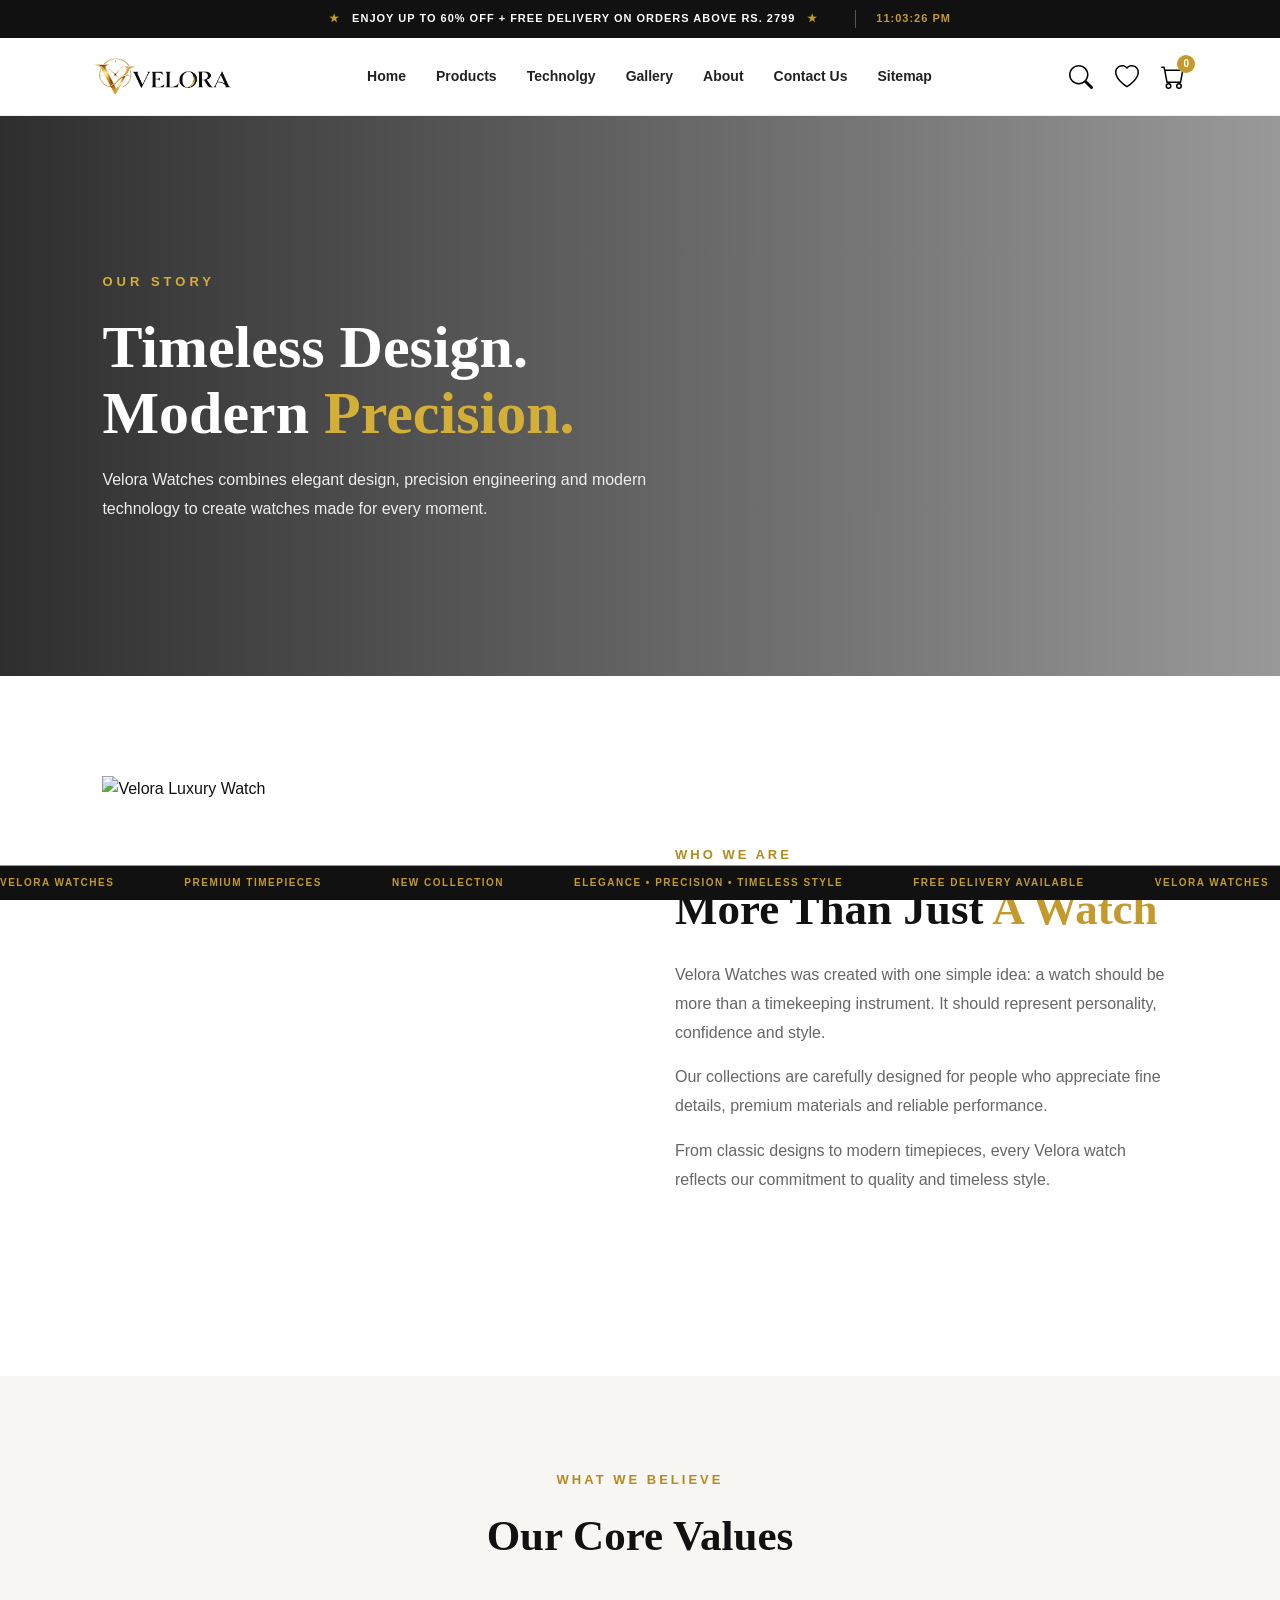
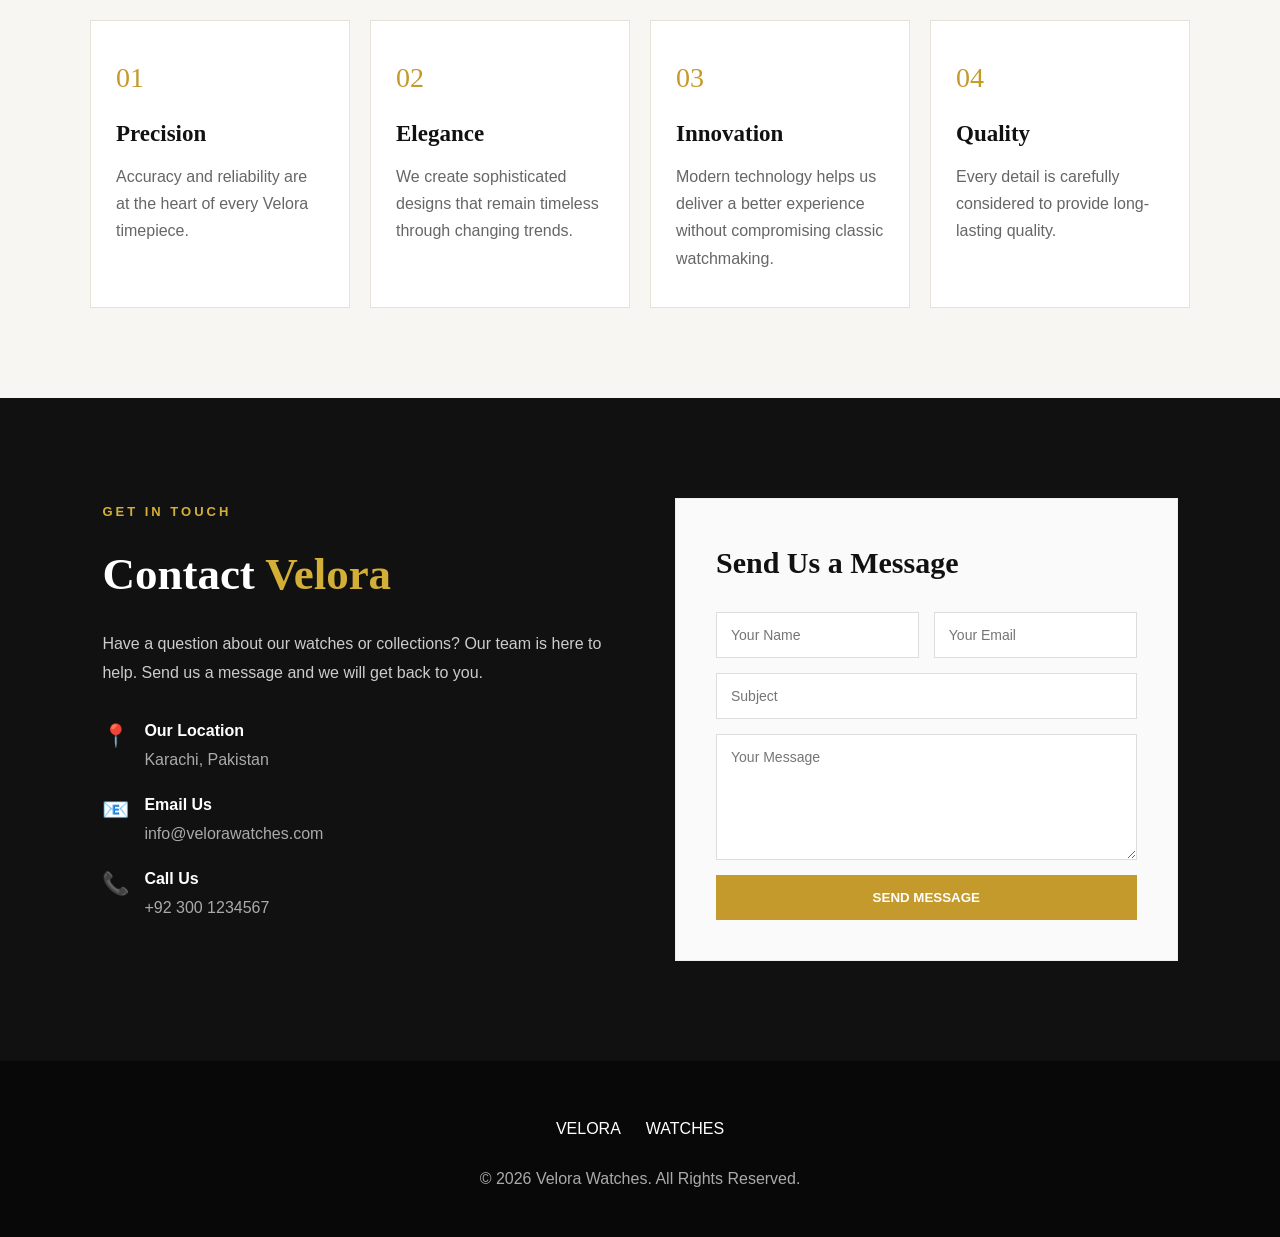
==== commit c481b8d2: "sidemap is ready" ====
--- a/about.html
+++ b/about.html
@@ -40,6 +40,7 @@
                 <a href="gallery.html">Gallery</a>
                 <a href="about.html">About</a>
                 <a href="contact.html">Contact Us</a> 
+                <a href="sitemap.html">Sitemap</a> 
             </div>
 
           <div class="nav-icons">
@@ -345,6 +346,67 @@
     </p>
 
 </footer>
+
+
+
+ <!-- =====================================================
+     BOTTOM CONTINUOUS TICKER
+===================================================== -->
+
+<div class="bottom-ticker">
+
+    <div class="ticker-track">
+
+        <span>
+            VELORA WATCHES
+        </span>
+
+        <span>
+            PREMIUM TIMEPIECES
+        </span>
+
+        <span>
+            NEW COLLECTION
+        </span>
+
+        <span>
+            ELEGANCE • PRECISION • TIMELESS STYLE
+        </span>
+
+        <span>
+            FREE DELIVERY AVAILABLE
+        </span>
+
+        <!-- Duplicate content for continuous movement -->
+
+        <span>
+            VELORA WATCHES
+        </span>
+
+        <span>
+            PREMIUM TIMEPIECES
+        </span>
+
+        <span>
+            NEW COLLECTION
+        </span>
+
+        <span>
+            ELEGANCE • PRECISION • TIMELESS STYLE
+        </span>
+
+        <span>
+            FREE DELIVERY AVAILABLE
+        </span>
+
+    </div>
+
+</div>
+
+
+
+
+
 
 
 
--- a/assets/css/style copy.css
+++ b/assets/css/style copy.css
@@ -2626,5 +2626,1025 @@
     }
 
 }
-
-
+/* =====================================================
+   VELORA WATCHES
+   EXTRA FEATURES CSS
+   Popup + Fade Animation + Ticker
+   Visitor Counter + Geolocation
+===================================================== */
+
+
+/* =====================================================
+   PRODUCT DETAILS MODAL
+===================================================== */
+
+.product-modal {
+    position: fixed;
+    inset: 0;
+
+    display: flex;
+    align-items: center;
+    justify-content: center;
+
+    padding: 25px;
+
+    background: rgba(0, 0, 0, 0.75);
+
+    z-index: 999999;
+
+    opacity: 0;
+    visibility: hidden;
+
+    transition: opacity 0.3s ease,
+                visibility 0.3s ease;
+}
+
+.product-modal.active {
+    opacity: 1;
+    visibility: visible;
+}
+
+.product-modal-box {
+    position: relative;
+
+    width: 100%;
+    max-width: 900px;
+    max-height: 90vh;
+
+    overflow-y: auto;
+
+    background: #fff;
+
+    box-shadow: 0 25px 70px rgba(0, 0, 0, 0.35);
+
+    transform: translateY(30px) scale(0.97);
+
+    transition: transform 0.3s ease;
+}
+
+.product-modal.active .product-modal-box {
+    transform: translateY(0) scale(1);
+}
+
+
+/* CLOSE BUTTON */
+
+.product-modal-close {
+    position: absolute;
+
+    top: 12px;
+    right: 15px;
+
+    width: 38px;
+    height: 38px;
+
+    border: none;
+    border-radius: 50%;
+
+    background: #111;
+    color: #fff;
+
+    font-size: 25px;
+    line-height: 1;
+
+    z-index: 10;
+
+    transition: 0.3s ease;
+}
+
+.product-modal-close:hover {
+    background: #c49a2c;
+    transform: rotate(90deg);
+}
+
+
+/* MODAL CONTENT */
+
+.product-modal-content {
+    display: grid;
+    grid-template-columns: 1fr 1fr;
+
+    min-height: 500px;
+}
+
+
+/* MODAL IMAGE */
+
+.modal-product-image {
+    width: 100%;
+    min-height: 500px;
+
+    overflow: hidden;
+
+    background: #f5f5f5;
+}
+
+.modal-product-image img {
+    width: 100%;
+    height: 100%;
+    min-height: 500px;
+
+    object-fit: cover;
+
+    display: block;
+
+    transition: transform 0.5s ease;
+}
+
+.product-modal:hover .modal-product-image img {
+    transform: scale(1.02);
+}
+
+
+/* MODAL INFORMATION */
+
+.modal-product-info {
+    padding: 60px 45px;
+
+    display: flex;
+    flex-direction: column;
+    justify-content: center;
+}
+
+.modal-brand {
+    color: #c49a2c;
+
+    font-size: 11px;
+    font-weight: bold;
+
+    letter-spacing: 3px;
+
+    margin-bottom: 12px;
+}
+
+.modal-product-info h2 {
+    font-family: Georgia, serif;
+
+    font-size: 38px;
+    line-height: 1.2;
+
+    margin-bottom: 15px;
+
+    color: #111;
+}
+
+.modal-product-info h3 {
+    color: #b28a20;
+
+    font-size: 22px;
+
+    margin-bottom: 20px;
+}
+
+.modal-product-info > p {
+    color: #666;
+
+    line-height: 1.8;
+
+    margin-bottom: 25px;
+}
+
+
+/* MODAL DETAILS */
+
+.modal-details {
+    display: grid;
+    grid-template-columns: 1fr;
+
+    border-top: 1px solid #eee;
+    border-bottom: 1px solid #eee;
+
+    margin-bottom: 25px;
+}
+
+.modal-details div {
+    display: flex;
+    justify-content: space-between;
+
+    gap: 20px;
+
+    padding: 12px 0;
+
+    border-bottom: 1px solid #f1f1f1;
+}
+
+.modal-details div:last-child {
+    border-bottom: none;
+}
+
+.modal-details strong {
+    font-size: 12px;
+
+    text-transform: uppercase;
+
+    letter-spacing: 1px;
+}
+
+.modal-details span {
+    color: #777;
+
+    font-size: 13px;
+
+    text-align: right;
+}
+
+
+/* MODAL ADD CART */
+
+.modal-add-cart {
+    width: 100%;
+
+    padding: 15px;
+
+    border: none;
+
+    background: #111;
+    color: #fff;
+
+    font-size: 12px;
+    font-weight: bold;
+
+    transition: 0.3s ease;
+}
+
+.modal-add-cart:hover {
+    background: #c49a2c;
+}
+
+
+/* =====================================================
+   VIEW DETAILS BUTTON
+===================================================== */
+
+.view-details {
+    width: 100%;
+
+    padding: 11px;
+
+    margin-bottom: 8px;
+
+    border: 1px solid #c49a2c;
+
+    background: #fff;
+
+    color: #b28a20;
+
+    font-size: 11px;
+    font-weight: bold;
+
+    letter-spacing: 0.5px;
+
+    transition: 0.3s ease;
+}
+
+.view-details:hover {
+    background: #c49a2c;
+    color: #fff;
+
+    transform: translateY(-2px);
+}
+
+
+/* =====================================================
+   FADE IN / FADE OUT ANIMATION
+===================================================== */
+
+.fade-in {
+    opacity: 0;
+
+    transform: translateY(25px);
+
+    transition:
+        opacity 0.8s ease,
+        transform 0.8s ease;
+}
+
+.fade-in.show {
+    opacity: 1;
+
+    transform: translateY(0);
+}
+
+.fade-in-delay-1 {
+    transition-delay: 0.1s;
+}
+
+.fade-in-delay-2 {
+    transition-delay: 0.2s;
+}
+
+.fade-in-delay-3 {
+    transition-delay: 0.3s;
+}
+
+
+/* =====================================================
+   BOTTOM CONTINUOUS TICKER
+===================================================== */
+
+.bottom-ticker {
+    position: fixed;
+
+    left: 0;
+    bottom: 0;
+
+    width: 100%;
+    height: 35px;
+
+    overflow: hidden;
+
+    background: #111;
+
+    color: #fff;
+
+    border-top: 1px solid #c49a2c;
+
+    z-index: 99990;
+}
+
+.ticker-track {
+    height: 100%;
+
+    display: flex;
+    align-items: center;
+
+    width: max-content;
+
+    animation: tickerMove 25s linear infinite;
+}
+
+.ticker-track span {
+    display: block;
+
+    padding-right: 70px;
+
+    white-space: nowrap;
+
+    color: #c49a2c;
+
+    font-size: 10px;
+
+    font-weight: bold;
+
+    letter-spacing: 1.5px;
+
+    text-transform: uppercase;
+}
+
+@keyframes tickerMove {
+
+    from {
+        transform: translateX(0);
+    }
+
+    to {
+        transform: translateX(-50%);
+    }
+
+}
+
+
+/* =====================================================
+   VISITOR COUNTER
+===================================================== */
+
+.visitor-counter {
+    display: inline-flex;
+
+    align-items: center;
+    justify-content: center;
+
+    gap: 6px;
+
+    padding: 8px 14px;
+
+    background: #111;
+
+    color: #fff;
+
+    border: 1px solid #c49a2c;
+
+    font-size: 11px;
+
+    font-weight: bold;
+
+    letter-spacing: 1px;
+}
+
+.visitor-counter span {
+    color: #c49a2c;
+}
+
+
+/* =====================================================
+   GEOLOCATION
+===================================================== */
+
+.location-widget {
+    max-width: 500px;
+
+    margin: 30px auto 0;
+
+    padding: 20px;
+
+    display: flex;
+
+    align-items: center;
+    justify-content: center;
+
+    flex-wrap: wrap;
+
+    gap: 12px;
+
+    background: #f7f6f2;
+
+    border: 1px solid #e5e2d9;
+
+    text-align: center;
+}
+
+.location-widget span:first-child {
+    font-size: 20px;
+}
+
+#userLocation {
+    color: #555;
+
+    font-size: 13px;
+
+    font-weight: 600;
+}
+
+#getLocation {
+    padding: 10px 16px;
+
+    border: none;
+
+    background: #111;
+
+    color: #fff;
+
+    font-size: 10px;
+
+    font-weight: bold;
+
+    letter-spacing: 1px;
+
+    transition: 0.3s ease;
+}
+
+#getLocation:hover {
+    background: #c49a2c;
+}
+
+
+/* =====================================================
+   CATEGORY FILTER IMPROVEMENT
+===================================================== */
+
+.filters .filter,
+.product-filters .filter {
+    cursor: pointer;
+
+    transition:
+        background 0.3s ease,
+        color 0.3s ease,
+        border-color 0.3s ease,
+        transform 0.3s ease;
+}
+
+.filters .filter:hover,
+.product-filters .filter:hover {
+    transform: translateY(-2px);
+}
+
+.filters .filter.active,
+.product-filters .filter.active {
+    background: #c49a2c;
+
+    border-color: #c49a2c;
+
+    color: #fff;
+}
+
+
+/* =====================================================
+   PRODUCT CARD FADE SUPPORT
+===================================================== */
+
+.product-card {
+    transition:
+        transform 0.3s ease,
+        opacity 0.4s ease,
+        box-shadow 0.3s ease;
+}
+
+
+/* =====================================================
+   SMOOTH BUTTON EFFECTS
+===================================================== */
+
+.btn,
+.add-cart,
+.view-details,
+.modal-add-cart,
+#getLocation,
+.contact-submit {
+    transition:
+        background 0.3s ease,
+        color 0.3s ease,
+        border-color 0.3s ease,
+        transform 0.3s ease;
+}
+
+
+
+/* Main Sitemap Wrapper */
+.velora-sitemap-page {
+    width: 100%;
+    background: #fff;
+    color: #111;
+}
+
+
+/* =====================================================
+   SITEMAP HERO
+===================================================== */
+
+.velora-sitemap-hero {
+    width: 100%;
+    padding: 90px 20px;
+    background: #111;
+    text-align: center;
+    position: relative;
+    overflow: hidden;
+}
+
+.velora-sitemap-hero::before {
+    content: "";
+    position: absolute;
+    top: 0;
+    left: 50%;
+    width: 1px;
+    height: 100%;
+    background: rgba(196, 154, 44, 0.25);
+}
+
+.velora-sitemap-hero-content {
+    position: relative;
+    z-index: 2;
+    max-width: 800px;
+    margin: 0 auto;
+}
+
+.velora-sitemap-hero-content span {
+    display: block;
+    margin-bottom: 15px;
+    color: #c49a2c;
+    font-size: 11px;
+    font-weight: bold;
+    letter-spacing: 3px;
+    text-transform: uppercase;
+}
+
+.velora-sitemap-hero-content h1 {
+    margin: 0 0 15px;
+    color: #fff;
+    font-family: Georgia, serif;
+    font-size: 52px;
+    font-weight: normal;
+    letter-spacing: 1px;
+}
+
+.velora-sitemap-hero-content p {
+    margin: 0;
+    color: #ccc;
+    font-size: 14px;
+    line-height: 1.8;
+}
+
+
+/* =====================================================
+   SITEMAP CONTENT
+===================================================== */
+
+.velora-sitemap-content {
+    width: 100%;
+    max-width: 1200px;
+    margin: 0 auto;
+    padding: 80px 20px;
+}
+
+
+/* Heading */
+
+.velora-sitemap-heading {
+    max-width: 700px;
+    margin: 0 auto 50px;
+    text-align: center;
+}
+
+.velora-sitemap-heading span {
+    display: block;
+    margin-bottom: 10px;
+    color: #c49a2c;
+    font-size: 10px;
+    font-weight: bold;
+    letter-spacing: 2px;
+    text-transform: uppercase;
+}
+
+.velora-sitemap-heading h2 {
+    margin: 0 0 15px;
+    color: #111;
+    font-family: Georgia, serif;
+    font-size: 38px;
+    font-weight: normal;
+}
+
+.velora-sitemap-heading p {
+    margin: 0;
+    color: #666;
+    font-size: 13px;
+    line-height: 1.8;
+}
+
+
+/* =====================================================
+   SITEMAP GRID
+===================================================== */
+
+.velora-sitemap-grid {
+    display: grid;
+    grid-template-columns: repeat(4, 1fr);
+    gap: 25px;
+}
+
+
+/* =====================================================
+   SITEMAP CARD
+===================================================== */
+
+.velora-sitemap-card {
+    min-height: 300px;
+    padding: 35px 25px;
+    background: #f8f7f4;
+    border: 1px solid #e5e2d9;
+    text-align: center;
+    transition: all 0.3s ease;
+}
+
+.velora-sitemap-card:hover {
+    transform: translateY(-8px);
+    border-color: #c49a2c;
+    box-shadow: 0 15px 35px rgba(0, 0, 0, 0.08);
+}
+
+
+/* Icon */
+
+.velora-sitemap-icon {
+    width: 58px;
+    height: 58px;
+    margin: 0 auto 20px;
+    display: flex;
+    align-items: center;
+    justify-content: center;
+    background: #111;
+    color: #c49a2c;
+    font-size: 24px;
+    border: 1px solid #111;
+    transition: all 0.3s ease;
+}
+
+.velora-sitemap-card:hover .velora-sitemap-icon {
+    background: #c49a2c;
+    color: #111;
+}
+
+
+/* Card Heading */
+
+.velora-sitemap-card h3 {
+    margin: 0 0 12px;
+    color: #111;
+    font-family: Georgia, serif;
+    font-size: 22px;
+    font-weight: normal;
+}
+
+
+/* Card Paragraph */
+
+.velora-sitemap-card p {
+    margin: 0 0 20px;
+    color: #666;
+    font-size: 12px;
+    line-height: 1.7;
+}
+
+
+/* Main Link */
+
+.velora-sitemap-main-link {
+    display: inline-block;
+    margin-bottom: 15px;
+    color: #b28a20;
+    font-size: 10px;
+    font-weight: bold;
+    letter-spacing: 1.5px;
+    text-transform: uppercase;
+    transition: color 0.3s ease;
+}
+
+.velora-sitemap-main-link:hover {
+    color: #111;
+}
+
+
+/* =====================================================
+   SUB LINKS
+===================================================== */
+
+.velora-sitemap-sub-links {
+    margin-top: 5px;
+    padding-top: 15px;
+    border-top: 1px solid #ddd;
+}
+
+.velora-sitemap-sub-links a {
+    display: block;
+    padding: 5px 0;
+    color: #666;
+    font-size: 11px;
+    text-decoration: none;
+    transition: all 0.3s ease;
+}
+
+.velora-sitemap-sub-links a:hover {
+    padding-left: 5px;
+    color: #c49a2c;
+}
+
+
+/* =====================================================
+   QUICK LINKS SECTION
+===================================================== */
+
+.velora-sitemap-quick {
+    margin-top: 60px;
+    padding: 40px 30px;
+    background: #111;
+    text-align: center;
+}
+
+.velora-sitemap-quick h3 {
+    margin: 0 0 25px;
+    color: #fff;
+    font-family: Georgia, serif;
+    font-size: 26px;
+    font-weight: normal;
+}
+
+.velora-sitemap-quick-links {
+    display: flex;
+    align-items: center;
+    justify-content: center;
+    flex-wrap: wrap;
+    gap: 10px;
+}
+/* SIDMAP */
+.velora-sitemap-quick-links a {
+    display: inline-block;
+    padding: 11px 20px;
+    border: 1px solid #555;
+    color: #fff;
+    font-size: 10px;
+    font-weight: bold;
+    letter-spacing: 1px;
+    text-decoration: none;
+    text-transform: uppercase;
+    transition: all 0.3s ease;
+}
+
+.velora-sitemap-quick-links a:hover {
+    background: #c49a2c;
+    border-color: #c49a2c;
+    color: #111;
+}
+
+
+/* =====================================================
+   MODAL SCROLLBAR
+===================================================== */
+
+.product-modal-box::-webkit-scrollbar {
+    width: 6px;
+}
+
+.product-modal-box::-webkit-scrollbar-track {
+    background: #f1f1f1;
+}
+
+.product-modal-box::-webkit-scrollbar-thumb {
+    background: #c49a2c;
+}
+
+.product-modal-box::-webkit-scrollbar-thumb:hover {
+    background: #a77f19;
+}
+.sitemap-grid {
+    max-width: 1150px;
+    margin: auto;
+    display: grid;
+    grid-template-columns: repeat(3, 1fr);
+    gap: 25px;
+}
+
+.sitemap-card {
+    position: relative;
+    background: #fff;
+    border: 1px solid #e7e7e7;
+    padding: 35px 30px;
+    min-height: 210px;
+    overflow: hidden;
+    transition: .35s ease;
+}
+
+.sitemap-card:hover {
+    transform: translateY(-8px);
+    box-shadow: 0 15px 35px rgba(0, 0, 0, .10);
+    border-color: #b08d57;
+}
+
+.sitemap-number {
+    position: absolute;
+    top: 15px;
+    right: 20px;
+    font-size: 45px;
+    font-weight: 700;
+    color: rgba(176, 141, 87, .12);
+}
+.sitemap-card h2 {
+    font-size: 23px;
+    margin-bottom: 12px;
+}
+.sitemap-card p {
+    color: #777;
+    font-size: 14px;
+    line-height: 1.7;
+    margin-bottom: 20px;
+}
+.sitemap-link {
+    display: inline-block;
+    color: #111;
+    font-size: 14px;
+    font-weight: 600;
+    letter-spacing: 1px;
+    border-bottom: 1px solid #b08d57;
+    padding-bottom: 4px;
+    transition: .3s ease;
+}
+.sitemap-link:hover {
+    color: #b08d57;
+}
+
+.fetch-in {
+    opacity: 0;
+    transform: translateY(40px);
+    transition:
+        opacity .7s ease,
+        transform .7s ease;
+}
+.fetch-in.show {
+    opacity: 1;
+    transform: translateY(0);
+}
+.fetch-out {
+    opacity: 1;
+    transform: translateY(0);
+}
+/* 
+Animation delay */
+
+.delay-1 {
+    transition-delay: .10s;
+}
+
+.delay-2 {
+    transition-delay: .20s;
+}
+
+.delay-3 {
+    transition-delay: .30s;
+}
+
+.delay-4 {
+    transition-delay: .40s;
+}
+
+.delay-5 {
+    transition-delay: .50s;
+}
+
+.delay-6 {
+    transition-delay: .60s;
+}
+/* Search overlay */
+.search-overlay {
+    position: fixed;
+    inset: 0;
+    background: rgba(0, 0, 0, .72);
+    display: flex;
+    justify-content: center;
+    align-items: center;
+    padding: 20px;
+    z-index: 9999;
+
+    opacity: 0;
+    visibility: hidden;
+    transition: .3s ease;
+}
+
+.search-overlay.active {
+    opacity: 1;
+    visibility: visible;
+}
+
+.search-box {
+    width: 100%;
+    max-width: 650px;
+    background: #fff;
+    padding: 45px;
+    position: relative;
+}
+
+.search-box h2 {
+    font-size: 30px;
+    margin-bottom: 25px;
+}
+
+.search-box h2 span {
+    color: #b08d57;
+}
+
+.search-close {
+    position: absolute;
+    top: 12px;
+    right: 18px;
+    border: none;
+    background: none;
+    font-size: 32px;
+    cursor: pointer;
+}
+
+.search-input-wrapper {
+    display: flex;
+    border: 1px solid #ddd;
+}
+
+.search-input-wrapper input {
+    flex: 1;
+    border: none;
+    outline: none;
+    padding: 15px;
+    font-size: 15px;
+}
+
+.search-input-wrapper button {
+    border: none;
+    background: #111;
+    color: #fff;
+    padding: 0 25px;
+    font-weight: 600;
+}
+
+.search-results {
+    margin-top: 20px;
+    color: #777;
+}
+
+
+/* Card overlay */
+
+.cart-overlay {
+    position: fixed;
+    inset: 0;
+    background: rgba(0, 0, 0, .55);
+    z-index: 9997;
+
+    opacity: 0;
+    visibility: hidden;
+    transition: .3s ease;
+}
+
+.cart-overlay.active {
+    opacity: 1;
+    visibility: visible;
+}
+
+
+
+
+
+
--- a/assets/css/responsive.css
+++ b/assets/css/responsive.css
@@ -471,9 +471,9 @@
     }
 
 
-    /* =========================
-       PRODUCTS
-    ========================= */
+    
+       /* PRODUCTS */
+  
 
     .products,
     .products-page {
@@ -502,27 +502,27 @@
     }
 
 
-    /* =========================
-       TECHNOLOGY
-    ========================= */
+  
+       /* TECHNOLOGY */
+   
 
     .technology-grid {
         grid-template-columns: 1fr;
     }
 
 
-    /* =========================
-       VALUES
-    ========================= */
+/*     
+       VALUES */
+  
 
     .values-grid {
         grid-template-columns: 1fr;
     }
 
 
-    /* =========================
-       GALLERY
-    ========================= */
+  
+       /* GALLERY */
+   
 
     .gallery-grid {
         grid-template-columns: 1fr;
@@ -537,9 +537,9 @@
     }
 
 
-    /* =========================
-       CONTACT FORM
-    ========================= */
+    
+       /* CONTACT FORM */
+    
 
     .input-row {
         grid-template-columns: 1fr;
@@ -550,9 +550,9 @@
     }
 
 
-    /* =========================
-       CONTACT PAGE
-    ========================= */
+    
+       /* CONTACT PAGE */
+    
 
     .contact-form-box {
         width: 100%;
@@ -568,9 +568,8 @@
     }
 
 
-    /* =========================
-       CART
-    ========================= */
+       /* CART */
+  
 
     .cart {
         width: 100%;
@@ -623,9 +622,9 @@
     }
 
 
-    /* =========================
-       SEARCH
-    ========================= */
+    
+       /* SEARCH */
+ 
 
     .search-overlay {
         padding-top: 80px;
@@ -663,9 +662,9 @@
 }
 
 
-/* =====================================================
-   CONTACT - SMALL MOBILE
-===================================================== */
+
+   /* CONTACT - SMALL MOBILE */
+
 
 @media (max-width: 500px) {
 
@@ -695,9 +694,9 @@
 }
 
 
-/* =====================================================
-   SMALL MOBILE
-===================================================== */
+
+   /* SMALL MOBILE */
+
 
 @media (max-width: 400px) {
 
@@ -741,9 +740,9 @@
 }
 
 
-/* =====================================================
-   EXTRA SMALL PHONES
-===================================================== */
+
+   /* EXTRA SMALL PHONES */
+
 
 @media (max-width: 380px) {
 
@@ -782,4 +781,725 @@
         top: -2px;
         right: -2px;
     }
+}
+
+
+
+/* =====================================================
+   VELORA WATCHES - SITEMAP RESPONSIVE CSS
+===================================================== */
+
+
+/* =====================================================
+   TABLET
+===================================================== */
+
+@media (max-width: 1000px) {
+
+    .velora-sitemap-hero {
+        padding: 75px 20px;
+    }
+
+    .velora-sitemap-hero-content h1 {
+        font-size: 44px;
+    }
+
+    .velora-sitemap-content {
+        padding: 70px 20px;
+    }
+
+    .velora-sitemap-grid {
+        grid-template-columns: repeat(2, 1fr);
+        gap: 20px;
+    }
+
+}
+
+
+/* =====================================================
+   MOBILE
+===================================================== */
+
+@media (max-width: 600px) {
+
+    .velora-sitemap-hero {
+        padding: 60px 15px;
+    }
+
+    .velora-sitemap-hero-content span {
+        font-size: 9px;
+        letter-spacing: 2px;
+    }
+
+    .velora-sitemap-hero-content h1 {
+        font-size: 34px;
+    }
+
+    .velora-sitemap-hero-content p {
+        font-size: 12px;
+    }
+
+
+    .velora-sitemap-content {
+        padding: 55px 15px;
+    }
+
+
+    .velora-sitemap-heading {
+        margin-bottom: 35px;
+    }
+
+    .velora-sitemap-heading h2 {
+        font-size: 30px;
+    }
+
+    .velora-sitemap-heading p {
+        font-size: 12px;
+    }
+
+
+    .velora-sitemap-grid {
+        grid-template-columns: 1fr;
+        gap: 18px;
+    }
+
+
+    .velora-sitemap-card {
+        min-height: auto;
+        padding: 30px 20px;
+    }
+
+
+    .velora-sitemap-quick {
+        margin-top: 40px;
+        padding: 30px 20px;
+    }
+
+    .velora-sitemap-quick h3 {
+        font-size: 23px;
+    }
+
+
+    .velora-sitemap-quick-links {
+        flex-direction: column;
+    }
+
+    .velora-sitemap-quick-links a {
+        width: 100%;
+        max-width: 250px;
+    }
+
+}
+
+
+/* =====================================================
+   SMALL MOBILE
+===================================================== */
+
+@media (max-width: 400px) {
+
+    .velora-sitemap-hero-content h1 {
+        font-size: 30px;
+    }
+
+    .velora-sitemap-heading h2 {
+        font-size: 27px;
+    }
+
+    .velora-sitemap-card {
+        padding: 25px 18px;
+    }
+
+}
+
+
+
+
+@media (max-width: 400px) {
+
+    /* TOP BAR */
+
+    .top-bar-content {
+        padding: 6px 5px;
+
+        gap: 2px 4px;
+
+        font-size: 7px;
+
+        letter-spacing: 0.15px;
+
+        line-height: 1.4;
+    }
+
+    .top-time {
+        margin-left: 2px;
+
+        padding-left: 5px;
+
+        font-size: 7px;
+    }
+
+
+    /* HERO */
+
+    .hero h1,
+    .products-hero h1,
+    .technology-hero h1,
+    .about-hero h1,
+    .gallery-hero h1 {
+        font-size: 31px;
+    }
+
+    .product-image {
+        height: 280px;
+    }
+}
+
+
+/* =====================================================
+   SEARCH OVERLAY
+===================================================== */
+
+.search-overlay {
+    position: fixed;
+
+    inset: 0;
+
+    width: 100%;
+    height: 100%;
+
+    display: none;
+
+    align-items: flex-start;
+    justify-content: center;
+
+    padding-top: 120px;
+
+    background: rgba(0, 0, 0, 0.70);
+
+    z-index: 99999;
+}
+
+.search-overlay.active {
+    display: flex;
+}
+
+.search-box {
+    position: relative;
+
+    width: 90%;
+    max-width: 650px;
+
+    padding: 40px;
+
+    background: #fff;
+
+    box-shadow:
+        0 20px 60px rgba(0, 0, 0, 0.30);
+}
+
+.search-box h2 {
+    margin: 0 0 25px;
+
+    text-align: center;
+
+    font-family: Georgia, serif;
+
+    font-size: 30px;
+}
+
+.search-box h2 span {
+    color: #c49a2c;
+}
+
+.search-close {
+    position: absolute;
+
+    top: 10px;
+    right: 15px;
+
+    border: none;
+
+    background: transparent;
+
+    color: #111;
+
+    font-size: 32px;
+
+    line-height: 1;
+
+    cursor: pointer;
+}
+
+.search-input-wrapper {
+    display: flex;
+
+    width: 100%;
+}
+
+.search-input-wrapper input {
+    flex: 1;
+
+    min-width: 0;
+
+    padding: 15px;
+
+    border: 1px solid #ddd;
+
+    outline: none;
+
+    font-size: 15px;
+
+    color: #111;
+}
+
+.search-input-wrapper input:focus {
+    border-color: #c49a2c;
+}
+
+.search-input-wrapper button {
+    padding: 0 25px;
+
+    border: none;
+
+    background: #111;
+
+    color: #fff;
+
+    font-size: 12px;
+
+    font-weight: bold;
+
+    cursor: pointer;
+}
+
+.search-input-wrapper button:hover {
+    background: #c49a2c;
+}
+
+.search-results {
+    min-height: 22px;
+
+    margin-top: 18px;
+
+    text-align: center;
+
+    color: #555;
+
+    font-size: 14px;
+}
+
+.search-results strong {
+    color: #c49a2c;
+}
+
+
+@media (max-width: 600px) {
+
+    .search-overlay {
+        padding-top: 80px;
+    }
+
+    .search-box {
+        width: 94%;
+
+        padding: 32px 20px 25px;
+    }
+
+    .search-box h2 {
+        font-size: 24px;
+    }
+
+    .search-input-wrapper {
+        flex-direction: column;
+
+        gap: 10px;
+    }
+
+    .search-input-wrapper button {
+        min-height: 45px;
+    }
+}
+
+
+/* =====================================================
+   CONTACT PAGE
+===================================================== */
+
+.contact-hero {
+    min-height: 420px;
+
+    display: flex;
+    align-items: center;
+    justify-content: center;
+
+    text-align: center;
+
+    padding: 80px 8%;
+
+    color: #fff;
+
+    background:
+        linear-gradient(
+            rgba(0, 0, 0, 0.55),
+            rgba(0, 0, 0, 0.55)
+        ),
+        url("https://images.unsplash.com/photo-1524805444758-089113d48a6d?auto=format&fit=crop&w=1800&q=85");
+
+    background-size: cover;
+    background-position: center;
+}
+
+.contact-hero-content h1 {
+    font-size: 52px;
+
+    margin-bottom: 12px;
+
+    letter-spacing: 1px;
+}
+
+.contact-hero-content p {
+    font-size: 17px;
+
+    opacity: 0.9;
+}
+
+
+/* CONTACT MAIN */
+
+.contact-page {
+    padding: 80px 7%;
+
+    background: #fff;
+}
+
+.contact-main {
+    max-width: 1200px;
+
+    margin: auto;
+
+    display: grid;
+
+    grid-template-columns: 1fr 1fr;
+
+    gap: 60px;
+}
+
+
+/* CONTACT INFO */
+
+.contact-info-box h2 {
+    font-size: 34px;
+
+    margin-bottom: 18px;
+
+    color: #111;
+}
+
+.contact-info-box > p {
+    color: #666;
+
+    line-height: 1.8;
+
+    margin-bottom: 35px;
+}
+
+.contact-detail {
+    display: flex;
+
+    align-items: flex-start;
+
+    gap: 18px;
+
+    margin-bottom: 25px;
+}
+
+.contact-detail-icon {
+    width: 45px;
+    height: 45px;
+
+    display: flex;
+
+    align-items: center;
+    justify-content: center;
+
+    background: #f7f2e7;
+
+    color: #c49a2c;
+
+    font-size: 20px;
+
+    border-radius: 50%;
+
+    flex-shrink: 0;
+}
+
+.contact-detail h4 {
+    margin-bottom: 4px;
+
+    font-size: 16px;
+
+    color: #111;
+}
+
+.contact-detail p {
+    margin: 0;
+
+    color: #666;
+
+    line-height: 1.6;
+}
+
+
+/* CONTACT FORM */
+
+.contact-form-box {
+    background: #fafafa;
+
+    padding: 40px;
+
+    border: 1px solid #eee;
+}
+
+.contact-form-box h2 {
+    font-size: 30px;
+
+    margin-bottom: 25px;
+
+    color: #111;
+}
+
+.contact-form {
+    display: flex;
+
+    flex-direction: column;
+
+    gap: 18px;
+}
+
+.contact-form input,
+.contact-form textarea {
+    width: 100%;
+
+    padding: 14px 16px;
+
+    border: 1px solid #ddd;
+
+    outline: none;
+
+    font-family: Arial, sans-serif;
+
+    font-size: 14px;
+
+    background: #fff;
+
+    transition: 0.3s ease;
+}
+
+.contact-form input {
+    height: 50px;
+}
+
+.contact-form textarea {
+    min-height: 150px;
+
+    resize: vertical;
+}
+
+.contact-form input:focus,
+.contact-form textarea:focus {
+    border-color: #c49a2c;
+}
+
+.contact-submit {
+    width: fit-content;
+
+    padding: 14px 30px;
+
+    border: none;
+
+    background: #111;
+
+    color: #fff;
+
+    font-size: 14px;
+
+    font-weight: 600;
+
+    cursor: pointer;
+
+    transition: 0.3s ease;
+}
+
+.contact-submit:hover {
+    background: #c49a2c;
+}
+
+
+/* LOCATION / MAP */
+
+.contact-location {
+    max-width: 1200px;
+
+    margin: 70px auto 0;
+}
+
+.location-heading {
+    text-align: center;
+
+    margin-bottom: 30px;
+}
+
+.location-heading h2 {
+    font-size: 34px;
+
+    color: #111;
+
+    margin-bottom: 10px;
+}
+
+.location-heading p {
+    color: #666;
+}
+
+.location-map {
+    width: 100%;
+
+    height: 420px;
+
+    overflow: hidden;
+
+    border: 1px solid #eee;
+}
+
+.location-map iframe {
+    width: 100%;
+
+    height: 100%;
+
+    border: 0;
+}
+
+
+/* CONTACT RESPONSIVE */
+
+@media (max-width: 850px) {
+
+    .contact-hero {
+        min-height: 350px;
+
+        padding: 60px 6%;
+    }
+
+    .contact-hero-content h1 {
+        font-size: 40px;
+    }
+
+    .contact-main {
+        grid-template-columns: 1fr;
+
+        gap: 45px;
+    }
+
+    .contact-page {
+        padding: 60px 6%;
+    }
+
+    .contact-form-box {
+        padding: 30px;
+    }
+
+    .location-map {
+        height: 350px;
+    }
+}
+
+
+@media (max-width: 500px) {
+
+    .contact-hero-content h1 {
+        font-size: 32px;
+    }
+
+    .contact-hero-content p {
+        font-size: 15px;
+    }
+
+    .contact-info-box h2 {
+        font-size: 28px;
+    }
+
+    .contact-form-box h2 {
+        font-size: 25px;
+    }
+
+    .location-heading h2 {
+        font-size: 28px;
+    }
+
+    .location-map {
+        height: 280px;
+    }
+}
+
+
+/* Sitemap */
+/* Tablet */
+@media (max-width: 900px) {
+
+    .sitemap-grid {
+        grid-template-columns: repeat(2, 1fr);
+    }
+
+}
+
+/* Mobile */
+
+@media (max-width: 600px) {
+
+    .sitemap-page {
+        padding: 55px 20px;
+    }
+
+    .sitemap-header h1 {
+        font-size: 32px;
+    }
+
+    .sitemap-grid {
+        grid-template-columns: 1fr;
+    }
+
+    .sitemap-card {
+        padding: 30px 25px;
+    }
+
+    .search-box {
+        padding: 30px 20px;
+    }
+
+    .search-input-wrapper {
+        flex-direction: column;
+    }
+
+    .search-input-wrapper button {
+        padding: 13px;
+    }
+
+    .cart {
+        width: 90%;
+    }
+
+    .bottom-ticker {
+        padding: 11px 0;
+    }
+
+    .ticker-track {
+        animation-duration: 18s;
+    }
+
+    .ticker-track span {
+        margin-right: 45px;
+        font-size: 10px;
+    }
+
 }
